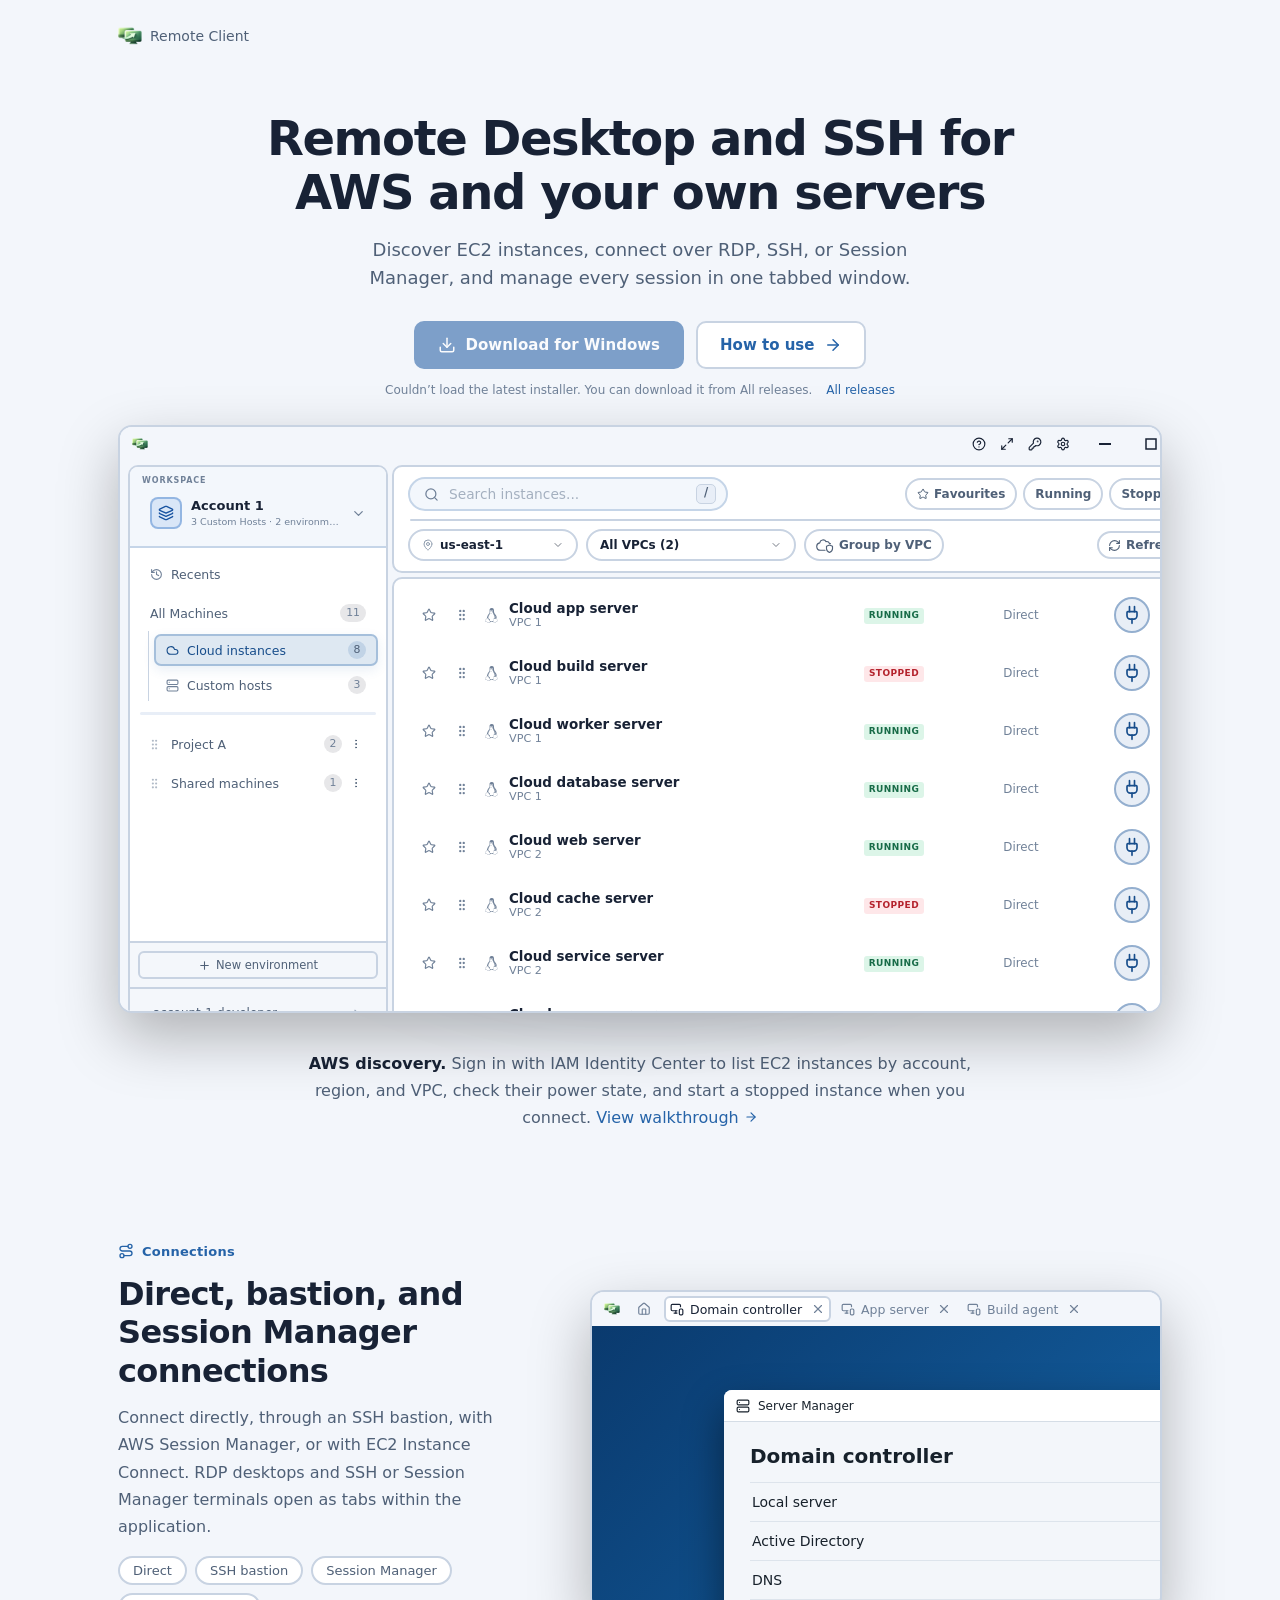
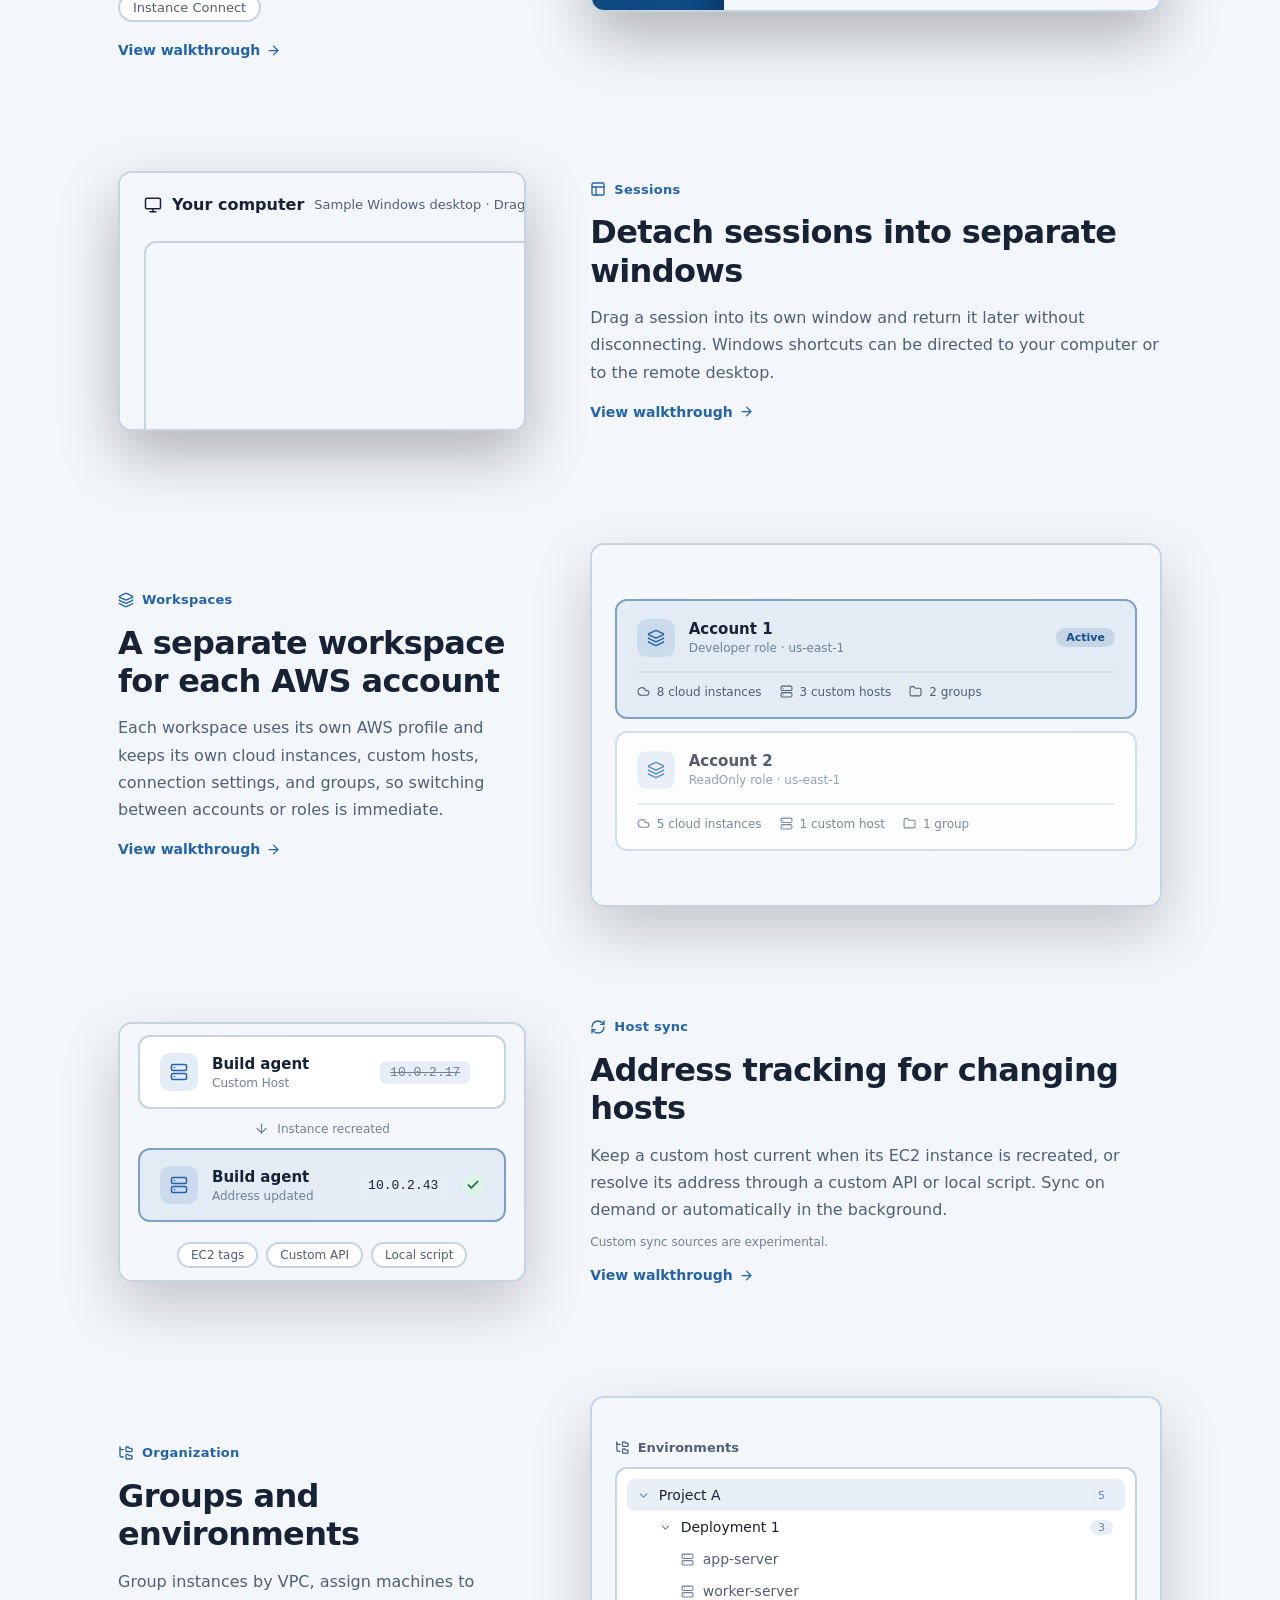
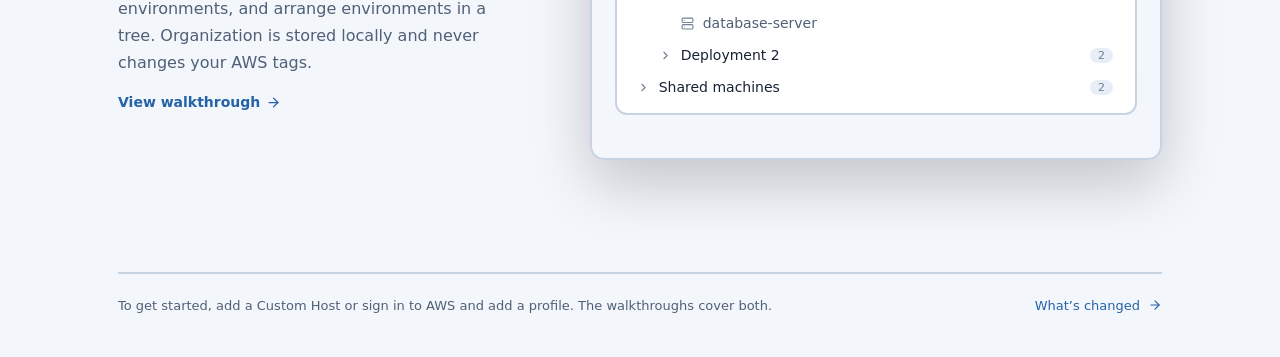
==== index.html @ 3dfb6d88 "Publish Remote Client walkthroughs" ====
<!doctype html>
<html lang="en">
  <head>
    <meta charset="UTF-8" />
    <link rel="icon" type="image/png" href="./icon.png" />
    <meta name="viewport" content="width=device-width, initial-scale=1.0" />
    <title>Remote Client</title>
    <script type="module" crossorigin src="./assets/index-BdGNM4Kr.js"></script>
    <meta name="description" content="Download Remote Client for Windows and learn how to use it with short walkthroughs.">
  </head>

  <body>
    <div id="root"></div>
  </body>
</html>
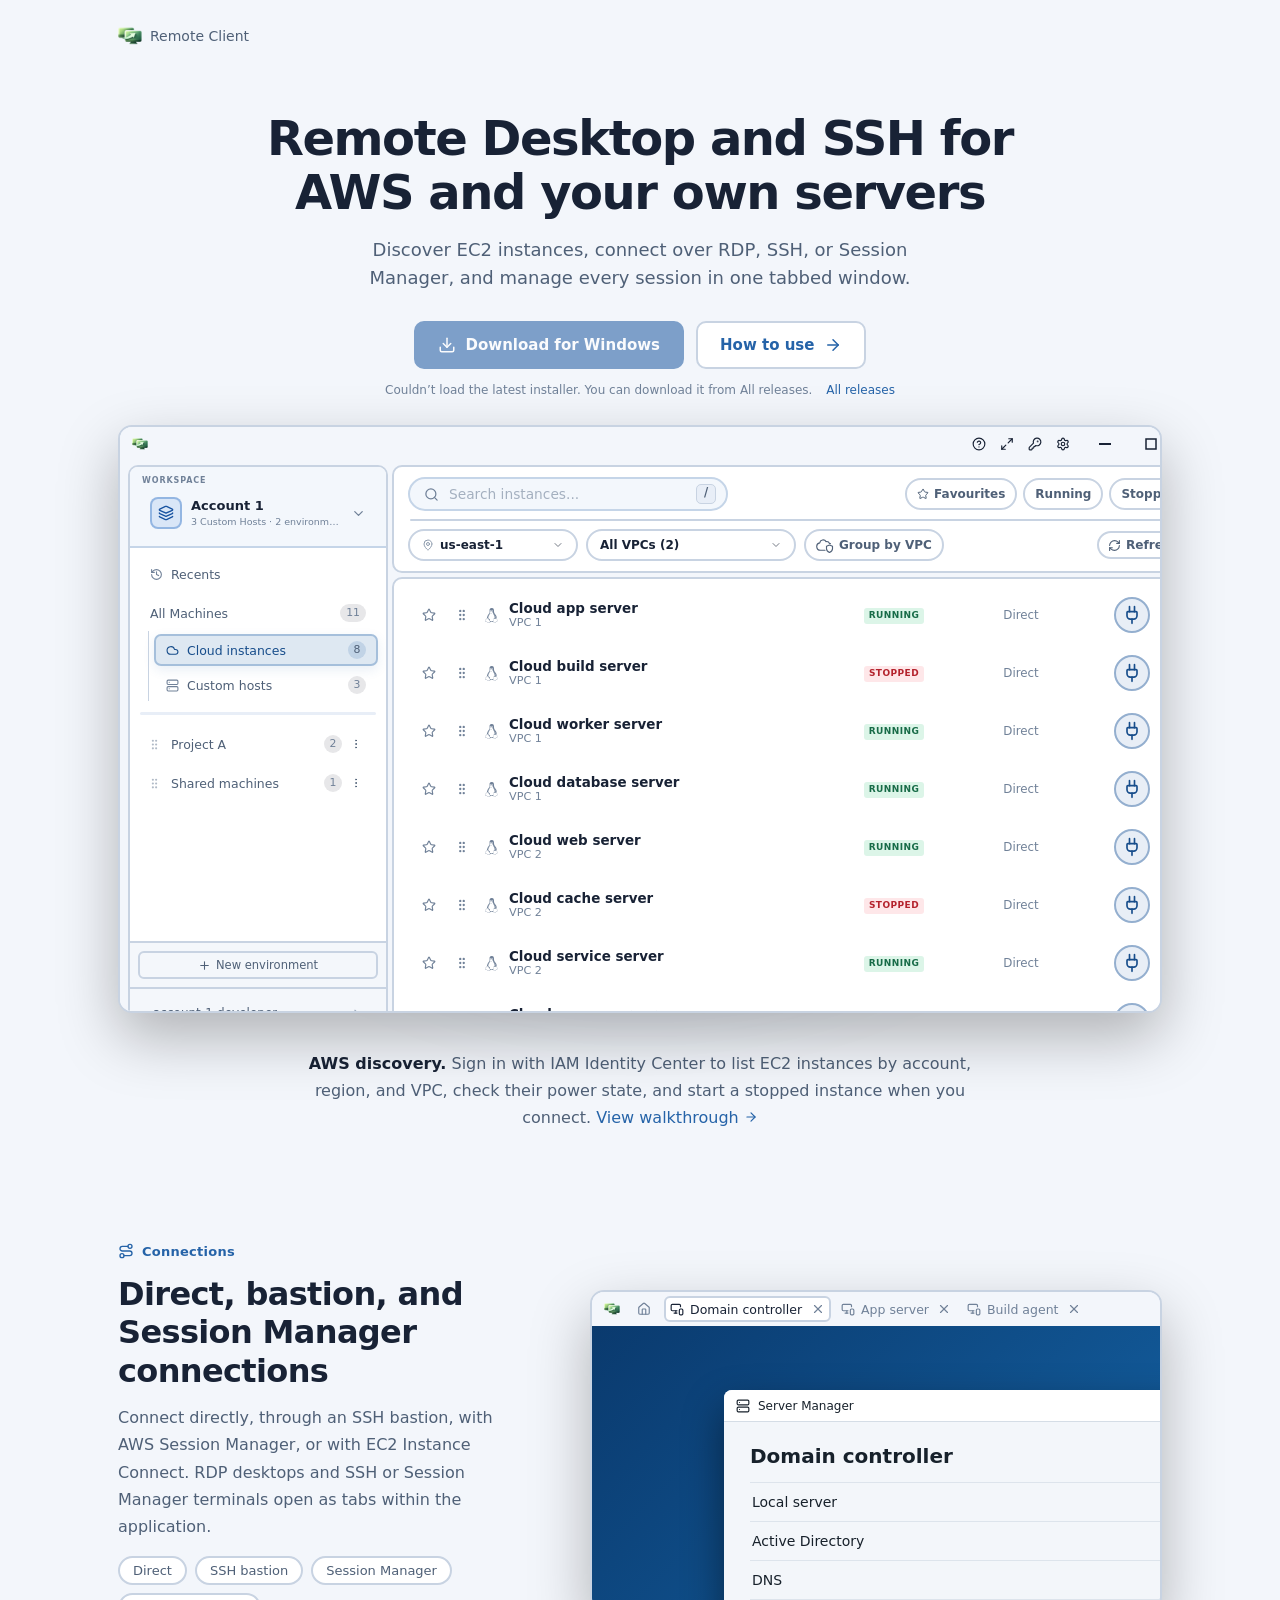
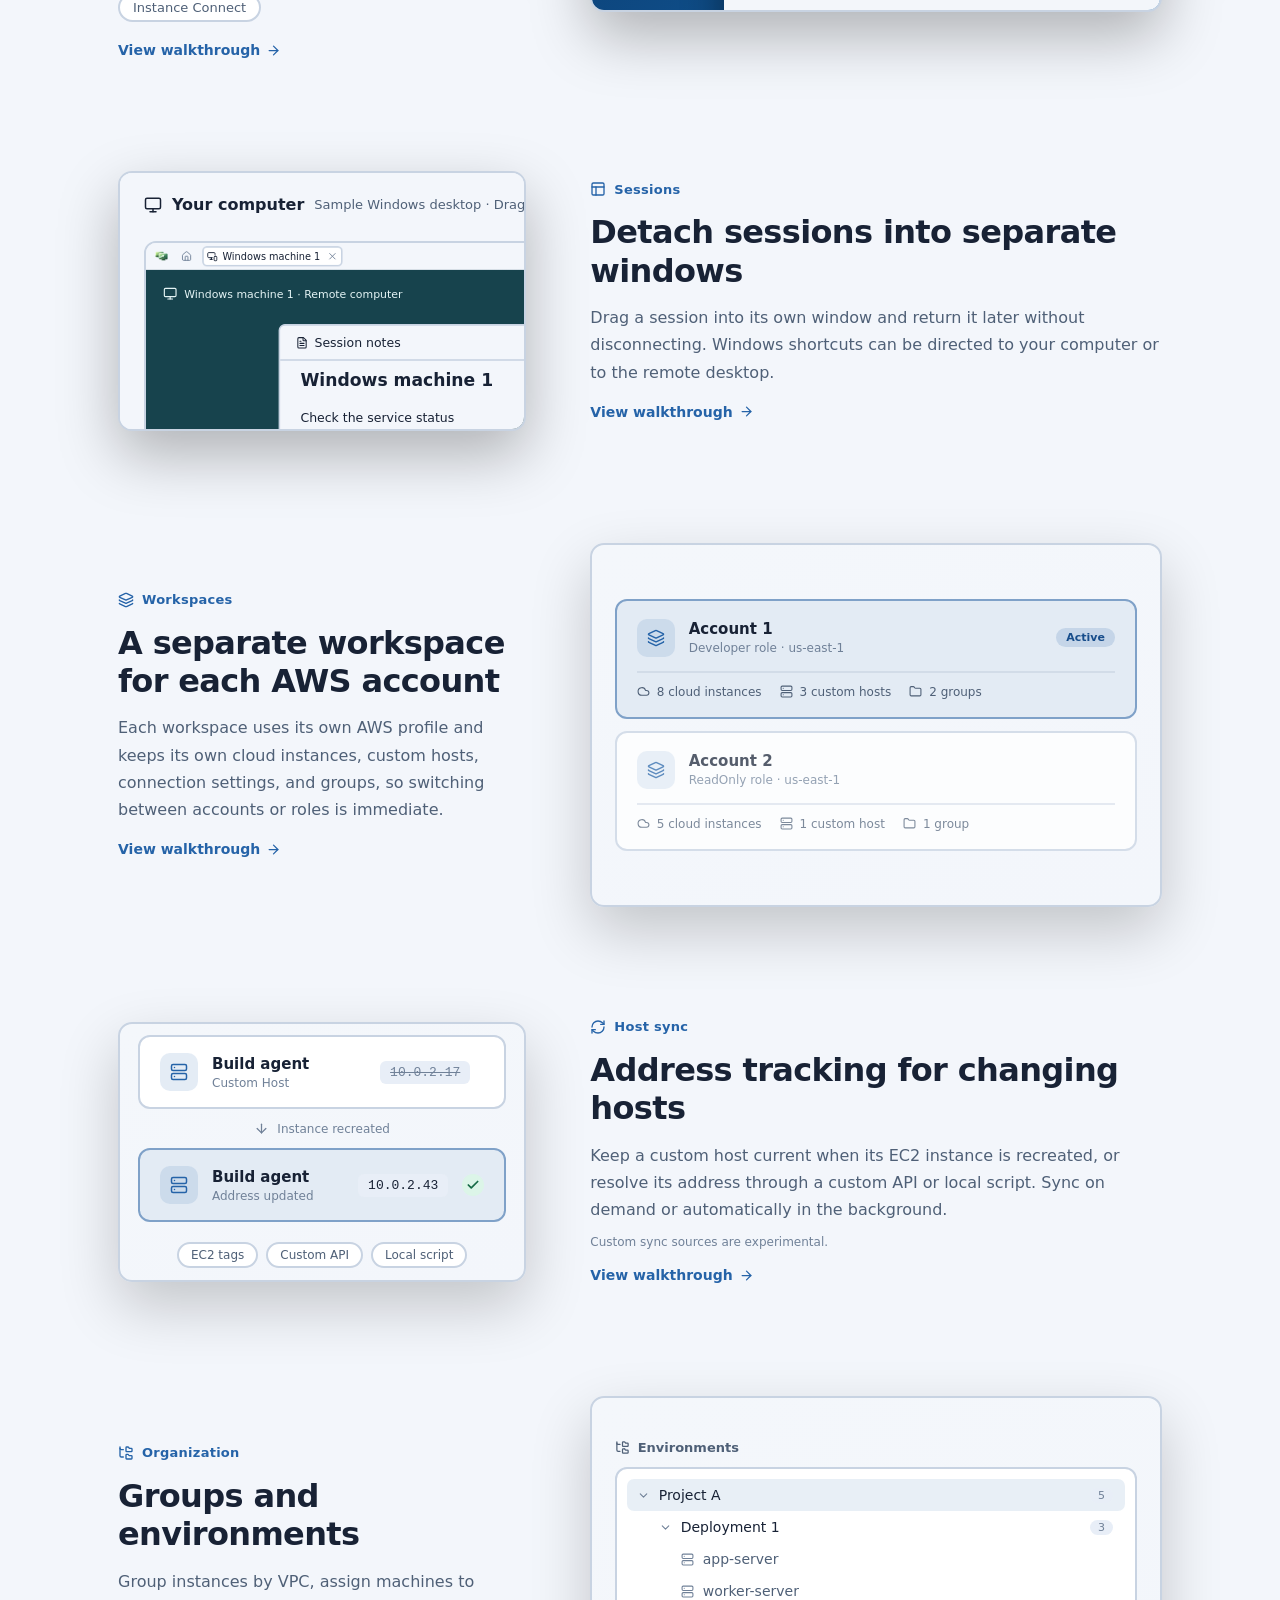
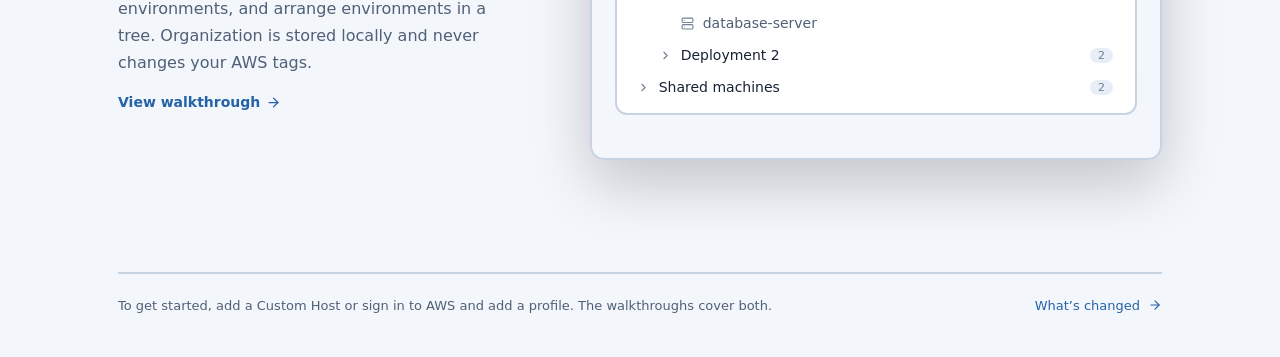
==== commit 1dcdc4e4: "Publish Remote Client walkthroughs" ====
--- a/index.html
+++ b/index.html
@@ -5,7 +5,7 @@
     <link rel="icon" type="image/png" href="./icon.png" />
     <meta name="viewport" content="width=device-width, initial-scale=1.0" />
     <title>Remote Client</title>
-    <script type="module" crossorigin src="./assets/index-BdGNM4Kr.js"></script>
+    <script type="module" crossorigin src="./assets/index-BgrzRrvr.js"></script>
     <meta name="description" content="Download Remote Client for Windows and learn how to use it with short walkthroughs.">
   </head>
 
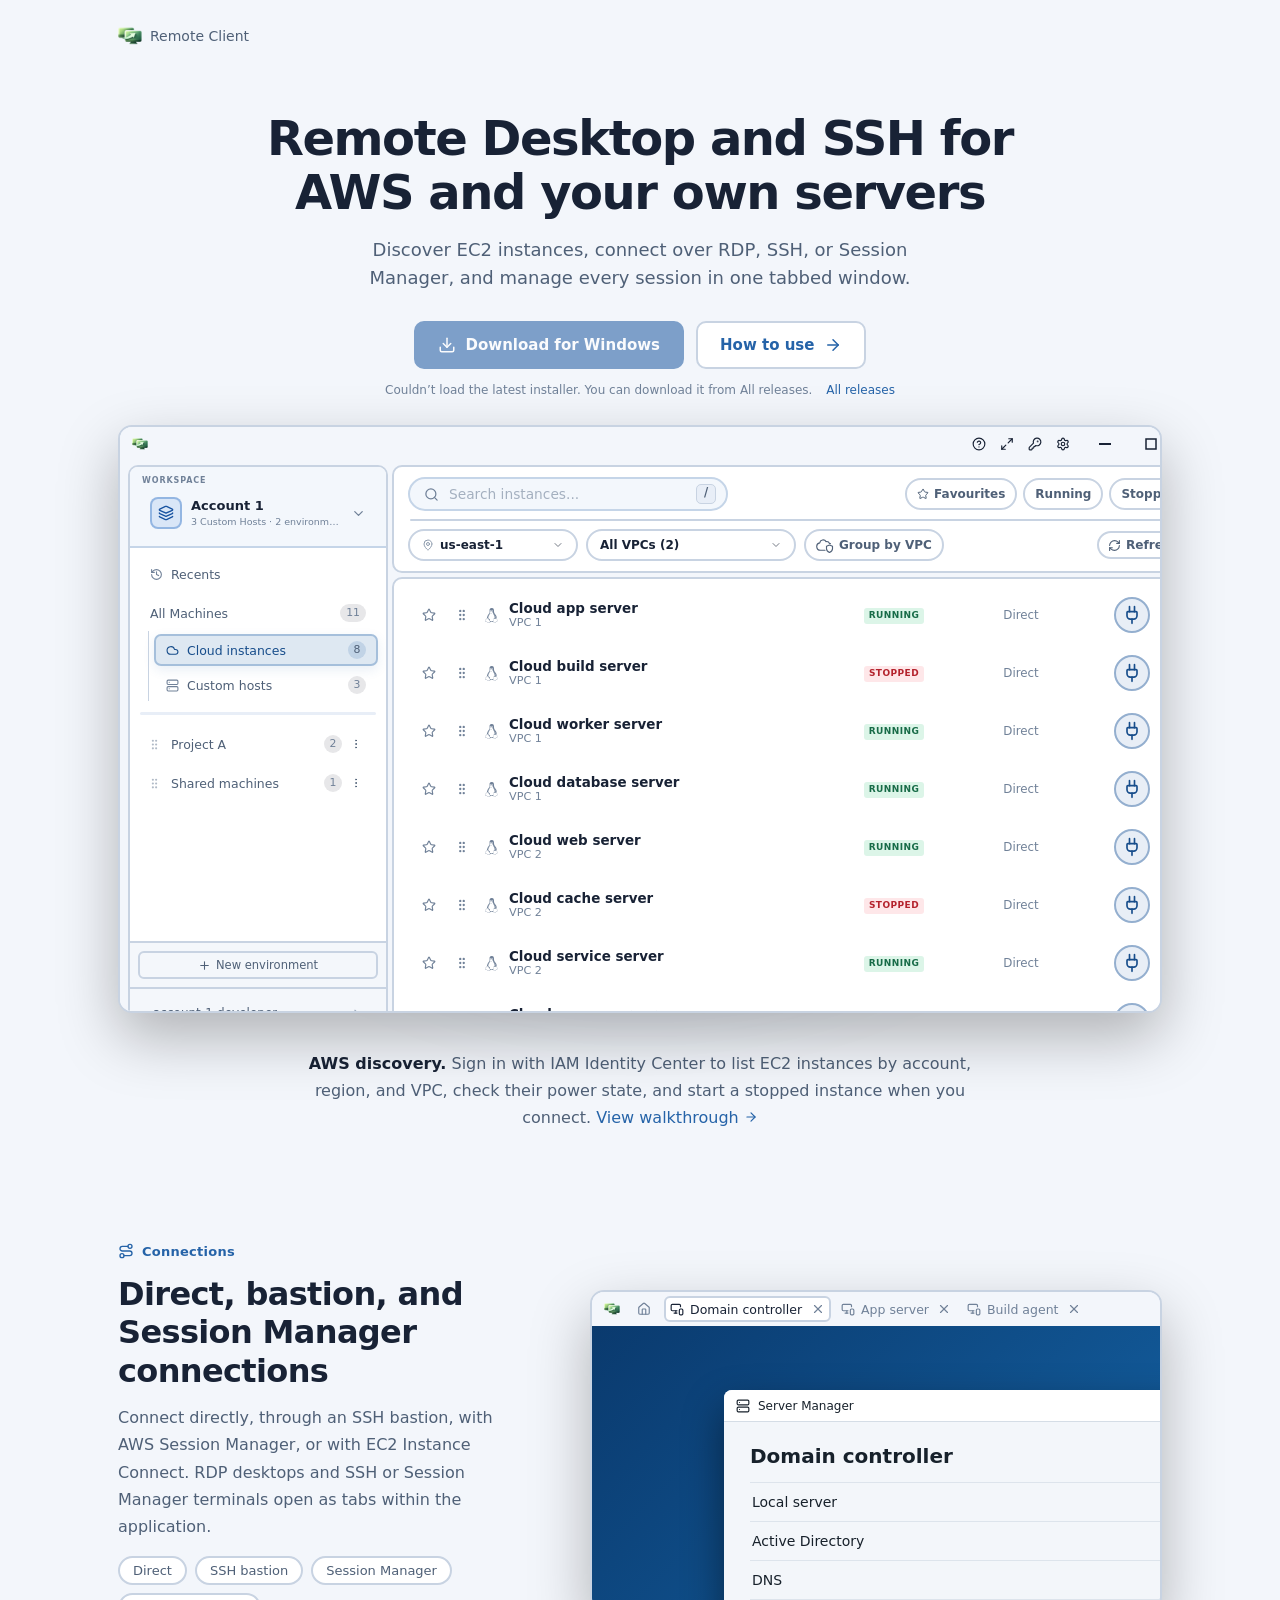
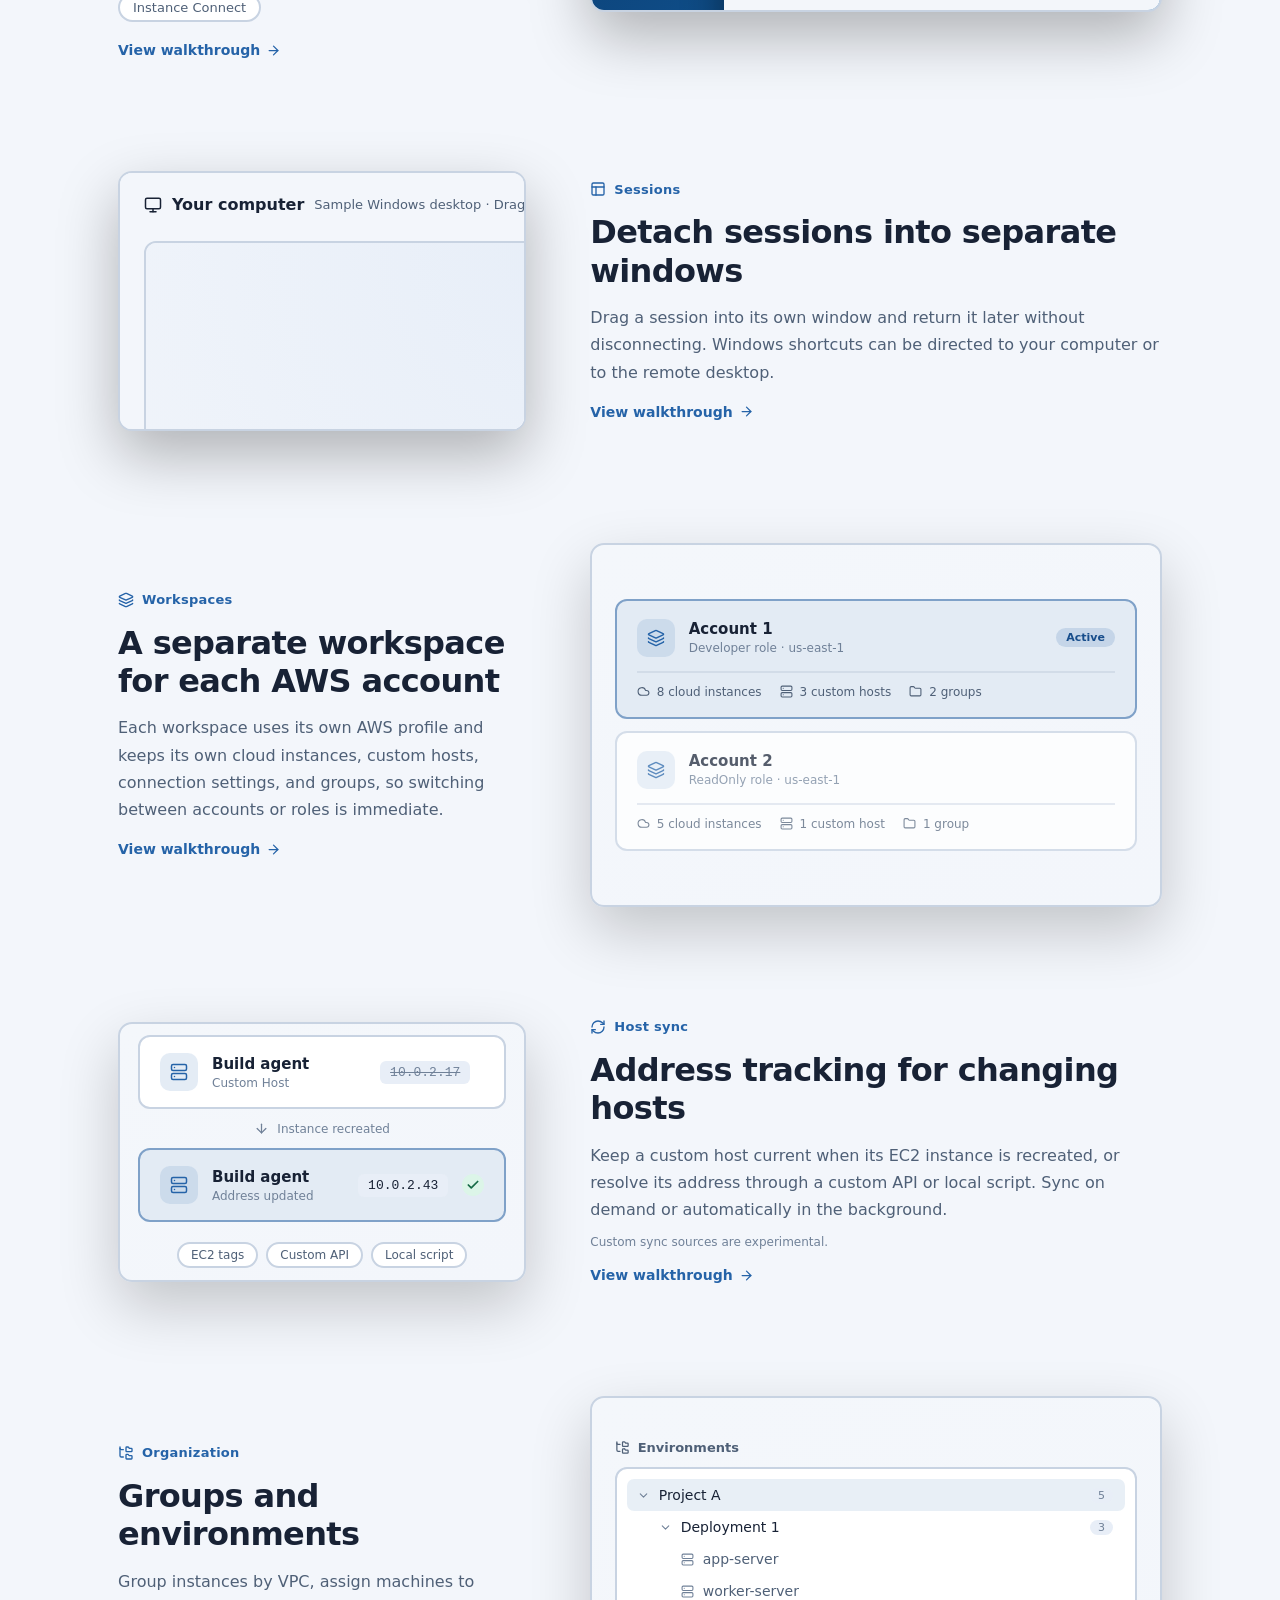
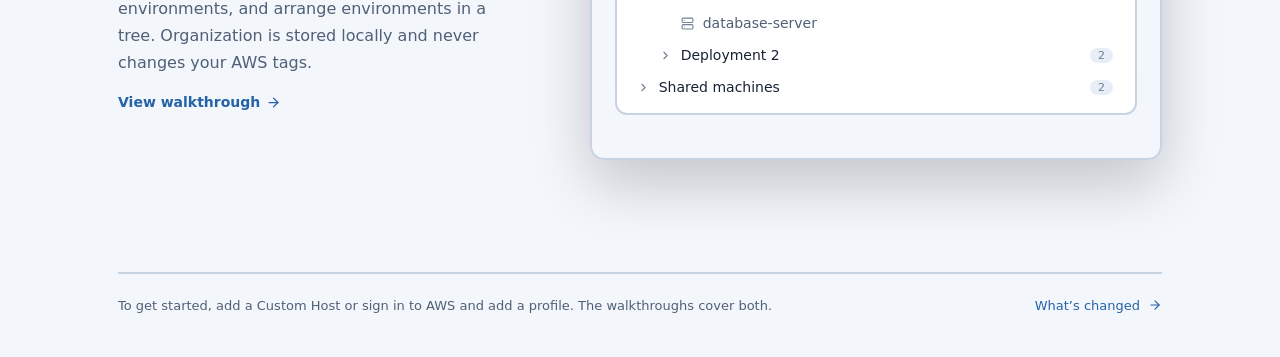
==== commit 41c7857f: "Publish Remote Client walkthroughs" ====
--- a/index.html
+++ b/index.html
@@ -5,7 +5,7 @@
     <link rel="icon" type="image/png" href="./icon.png" />
     <meta name="viewport" content="width=device-width, initial-scale=1.0" />
     <title>Remote Client</title>
-    <script type="module" crossorigin src="./assets/index-BgrzRrvr.js"></script>
+    <script type="module" crossorigin src="./assets/index-CAhkWw0e.js"></script>
     <meta name="description" content="Download Remote Client for Windows and learn how to use it with short walkthroughs.">
   </head>
 
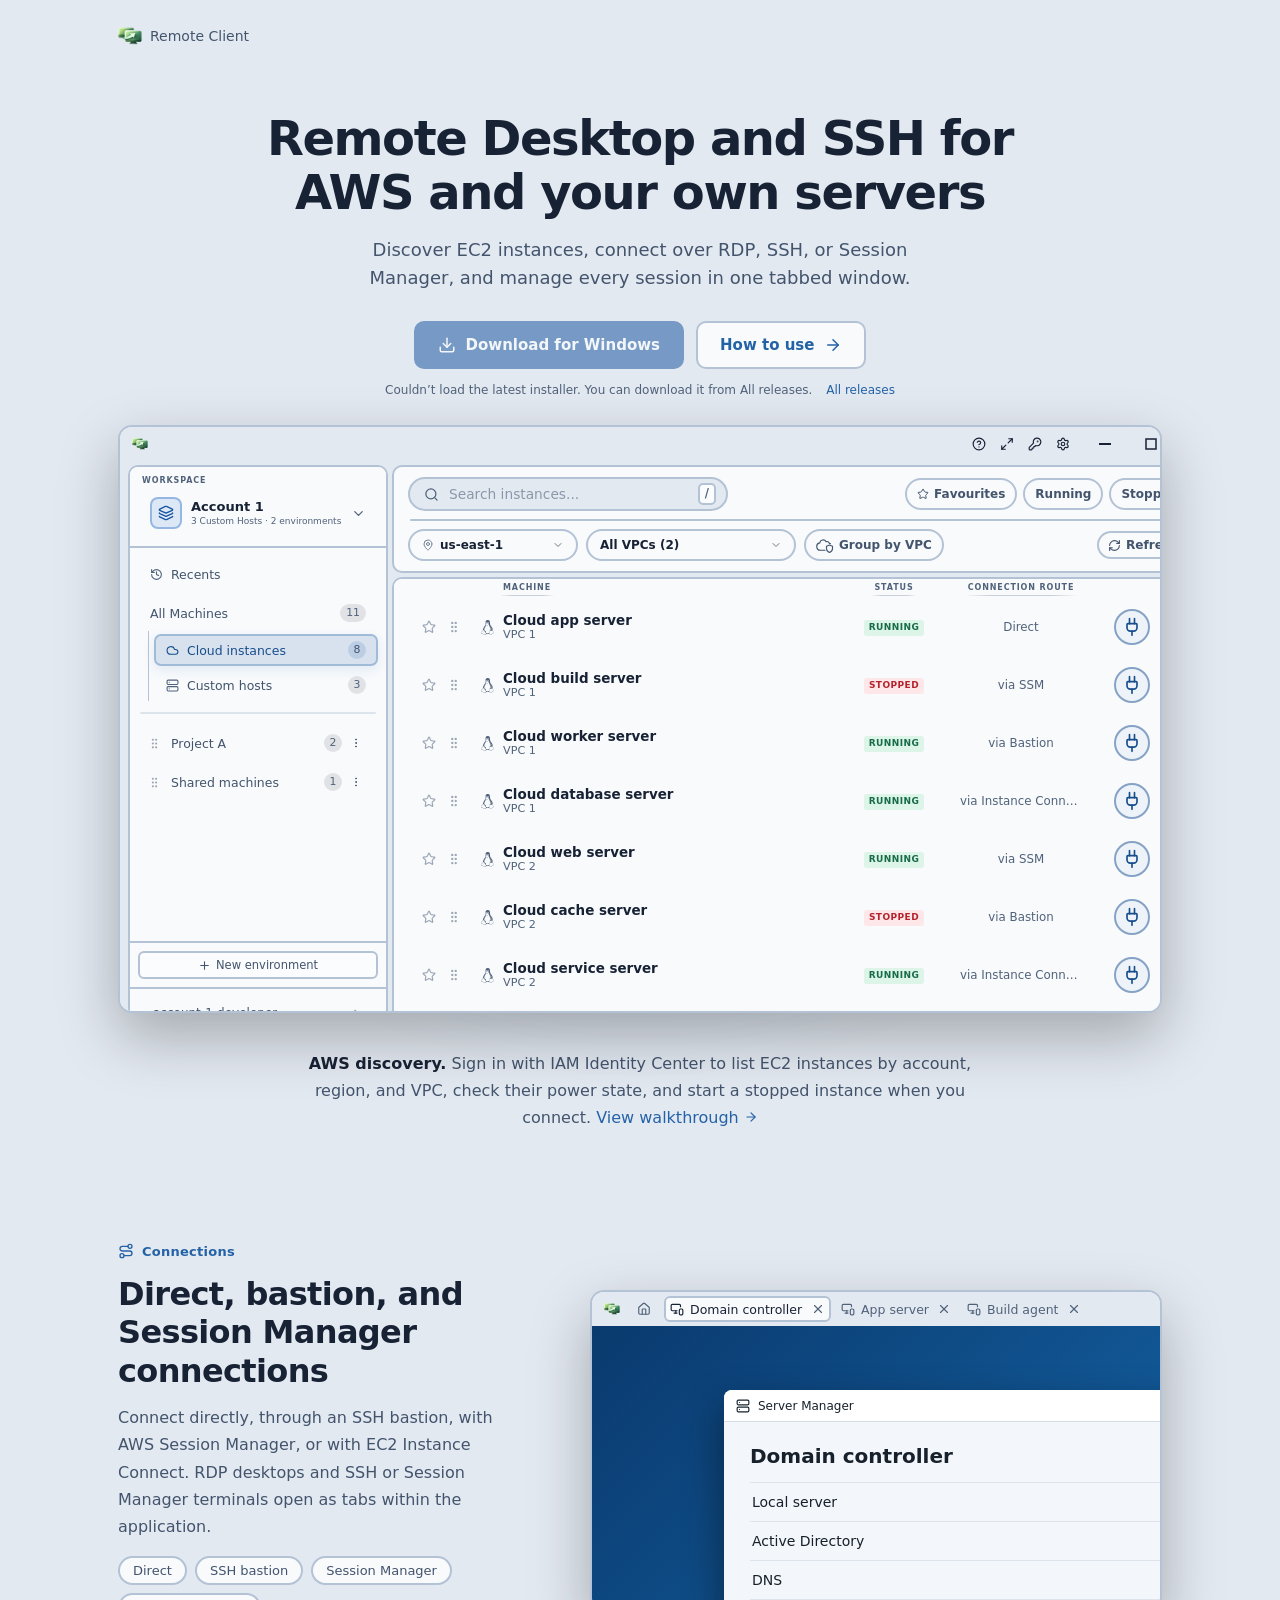
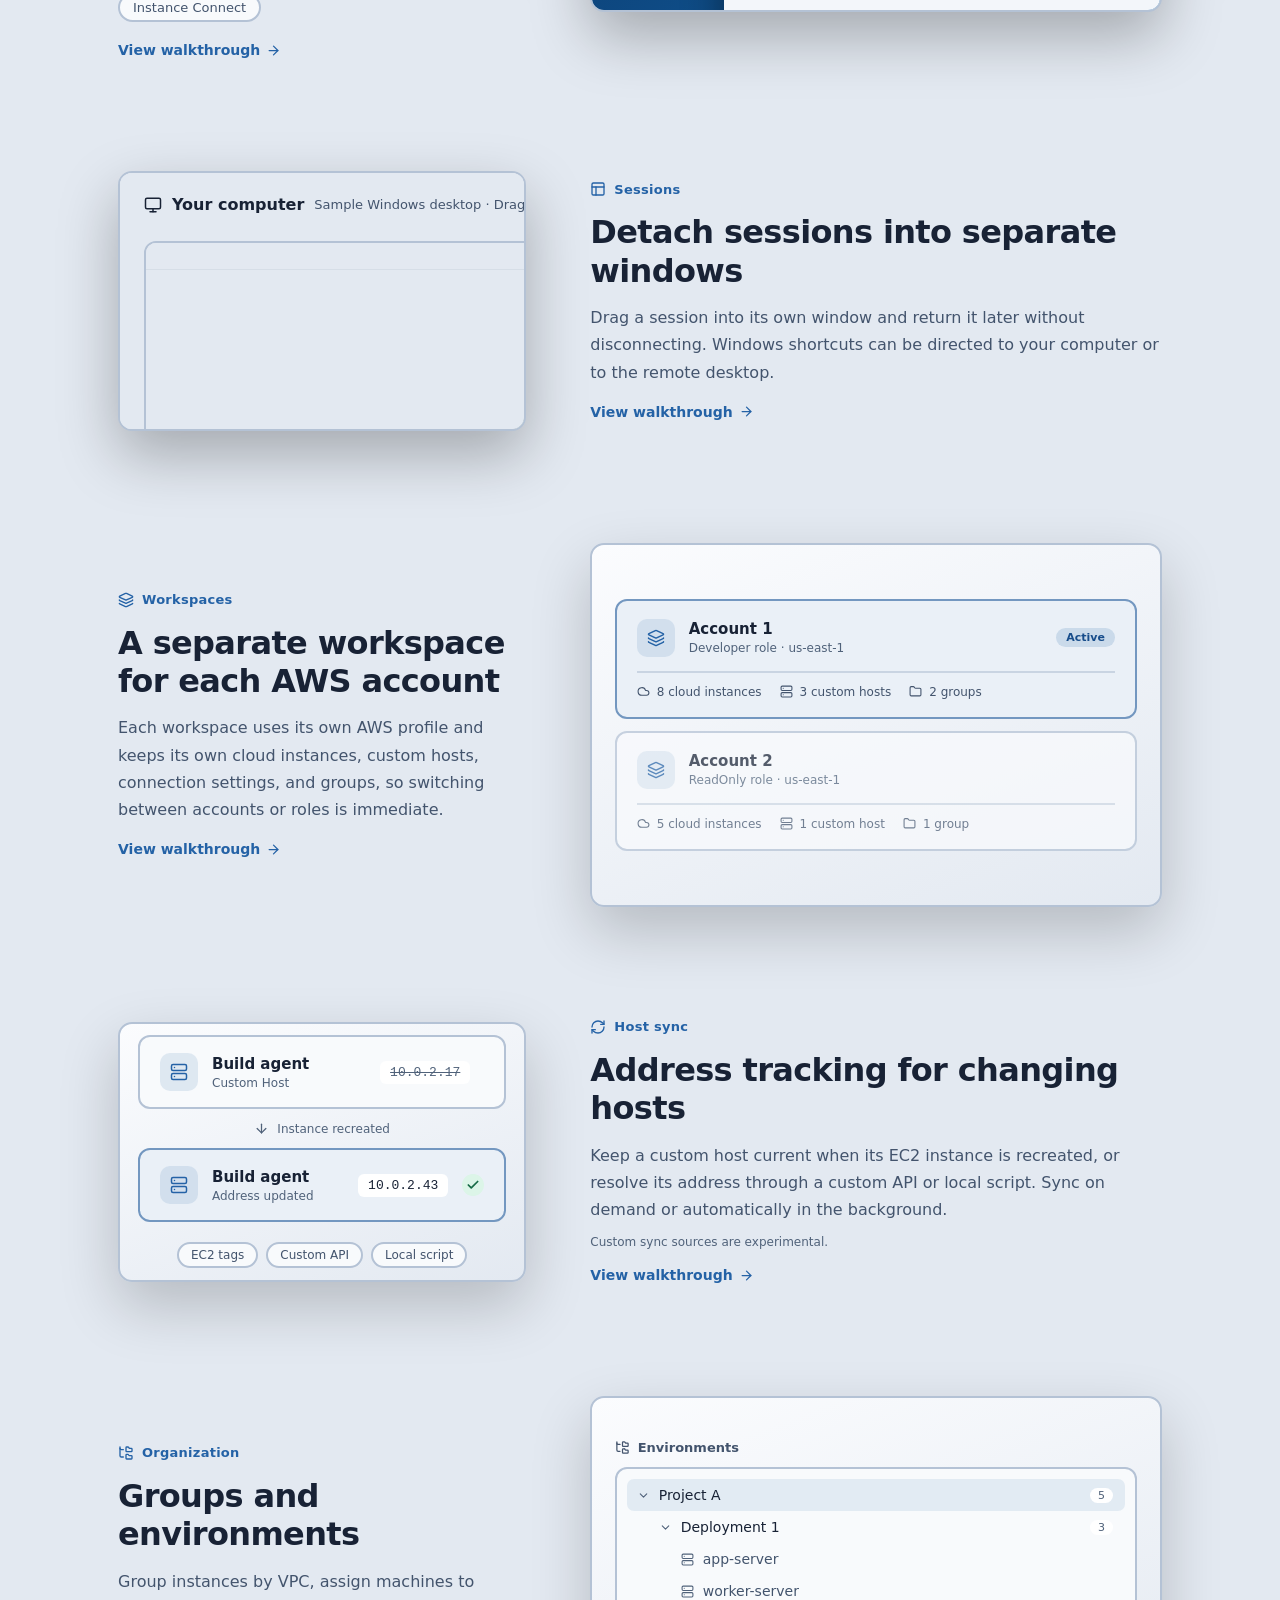
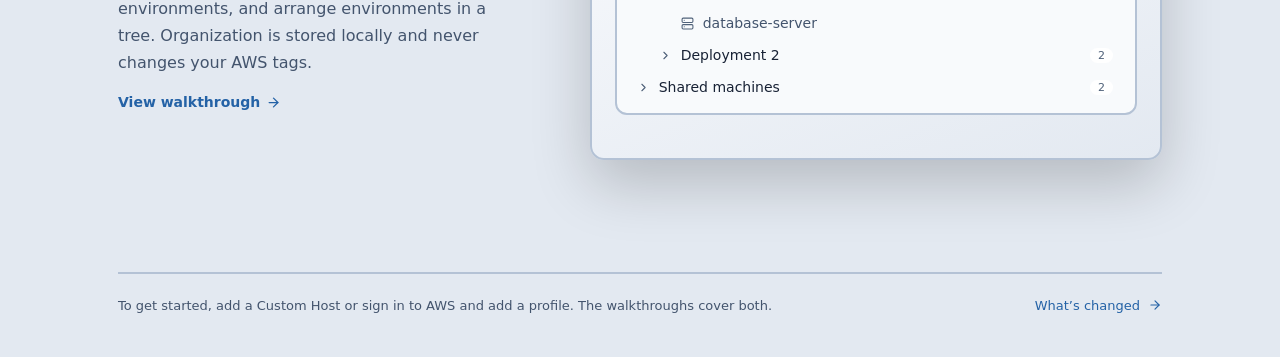
==== commit 81511052: "Publish Remote Client walkthroughs" ====
--- a/index.html
+++ b/index.html
@@ -5,7 +5,9 @@
     <link rel="icon" type="image/png" href="./icon.png" />
     <meta name="viewport" content="width=device-width, initial-scale=1.0" />
     <title>Remote Client</title>
-    <script type="module" crossorigin src="./assets/index-CAhkWw0e.js"></script>
+    <script type="module" crossorigin src="./assets/index-DN2-Iywy.js"></script>
+    <link rel="modulepreload" crossorigin href="./assets/createLucideIcon-B4jqqaQH.js">
+    <link rel="stylesheet" crossorigin href="./assets/index-DMMH1ZU2.css">
     <meta name="description" content="Download Remote Client for Windows and learn how to use it with short walkthroughs.">
   </head>
 
--- a/assets/index-DMMH1ZU2.css
+++ b/assets/index-DMMH1ZU2.css
@@ -0,0 +1 @@
+._button_1iubz_1{box-sizing:border-box;border:2px solid var(--border);min-width:0;font:inherit;white-space:nowrap;transition:background-color var(--motion-fast-duration) var(--motion-standard-easing), border-color var(--motion-fast-duration) var(--motion-standard-easing), color var(--motion-fast-duration) var(--motion-standard-easing), opacity var(--motion-fast-duration) var(--motion-standard-easing);border-radius:8px;justify-content:center;align-items:center;gap:7px;font-size:13px;font-weight:650;line-height:1;display:inline-flex}._standard_1iubz_22{min-height:36px;padding:0 14px}._compact_1iubz_27{min-height:32px;padding:0 10px;font-size:12px}._fullWidth_1iubz_33{width:100%}._secondary_1iubz_37{color:var(--text-muted);background:var(--surface)}._secondary_1iubz_37:hover:not(:disabled),._secondary_1iubz_37:focus-visible{color:var(--accent);border-color:var(--control-hover-border);background:var(--surface)}._primary_1iubz_49{color:var(--accent-strong);border-color:color-mix(in srgb, var(--accent) 45%, var(--border));background:color-mix(in srgb, var(--accent) 14%, var(--surface-2))}._primary_1iubz_49:hover:not(:disabled),._primary_1iubz_49:focus-visible{border-color:color-mix(in srgb, var(--accent) 65%, var(--border));background:color-mix(in srgb, var(--accent) 22%, var(--surface-2))}._danger_1iubz_61{color:var(--danger-text);border-color:color-mix(in srgb, var(--danger,#ef4444) 42%, var(--border));background:color-mix(in srgb, var(--danger,#ef4444) 10%, var(--surface-2))}._danger_1iubz_61:hover:not(:disabled),._danger_1iubz_61:focus-visible{color:var(--danger-text);border-color:color-mix(in srgb, var(--danger,#ef4444) 65%, var(--border));background:color-mix(in srgb, var(--danger,#ef4444) 20%, var(--surface-2))}._button_1iubz_1:focus-visible{outline:none}._button_1iubz_1:disabled{cursor:not-allowed;opacity:.55}._button_1iubz_1>svg{flex:none}@media (width<=560px){._button_1iubz_1{width:100%}}._icon_10anx_1{flex:none;display:block}html[data-app-locked=true] body>:not(#root){visibility:hidden!important;pointer-events:none!important}.app-lock-screen{background:var(--bg);color:var(--text);z-index:100000;flex-direction:column;display:flex;position:fixed;inset:0}.app-lock-titlebar{-webkit-user-select:none;user-select:none;min-height:36px;color:var(--text-muted);justify-content:space-between;align-items:center;padding-left:16px;font-size:12px;display:flex}.app-lock-screen-mac .app-lock-titlebar{padding-left:80px}.app-lock-titlebar button{color:inherit;cursor:pointer;background:0 0;border:0;place-items:center;width:46px;height:36px;display:grid}.app-lock-titlebar button:hover{background:var(--danger-bg);color:var(--danger-text)}.app-lock-card{box-sizing:border-box;text-align:center;width:min(420px,100% - 40px);margin:auto;padding:36px 28px}.app-lock-emblem{border:2px solid var(--border);background:var(--surface);width:64px;height:64px;color:var(--accent);border-radius:18px;place-items:center;margin:0 auto 24px;display:grid}.app-lock-card h1{letter-spacing:-.5px;margin:0 0 10px;font-size:24px;font-weight:600;line-height:1.3}.app-lock-card p{color:var(--text-muted);margin:0;font-size:13px;line-height:1.65}.app-lock-card>button{min-width:180px;margin-top:24px}.app-lock-card .app-lock-error{text-align:left;border:2px solid var(--border);background:var(--surface);border-radius:8px;margin-top:20px;padding:12px 14px}.app-lock-card .app-lock-footnote{color:var(--text-dim);margin-top:24px;font-size:12px}.device-security-header{justify-content:space-between;align-items:flex-start;gap:16px;padding:2px 0 22px;display:flex}.device-security-header h3{color:var(--text);margin:0 0 6px;font-size:16px;font-weight:600}.device-security-header p{color:var(--text-muted);margin:0;font-size:12px;line-height:1.6}.device-security-section{border-top:2px solid var(--border-subtle);padding:22px 0}.device-security-row{justify-content:space-between;align-items:center;gap:24px;display:flex}.device-security-setting{flex-direction:column;min-width:0;display:flex}.device-security-setting h4{color:var(--text);margin:0 0 5px;font-size:13px;font-weight:600;line-height:1.5}.device-security-setting p,.device-security-description{color:var(--text-muted);margin:0;font-size:12px;line-height:1.6}.device-security-row>[role=switch],.device-security-row>button{flex-shrink:0}.device-security-lock-options{flex-direction:column;gap:16px;margin:16px 0 0;display:flex}.device-security-option-label{color:var(--text);margin-bottom:4px;font-size:12px;font-weight:500;display:block}.device-security-footnote{color:var(--text-dim);margin:14px 0 0;font-size:11px;line-height:1.6}.device-security-error{border:2px solid var(--danger-text);color:var(--danger-text);border-radius:8px;margin:0 0 16px;padding:12px 14px;font-size:12px;line-height:1.6}.device-security-warning{margin-top:12px;line-height:1.6}@media (width<=600px){.device-security-header{flex-wrap:wrap}.device-security-lock-options .device-security-row{flex-wrap:wrap;gap:10px}}
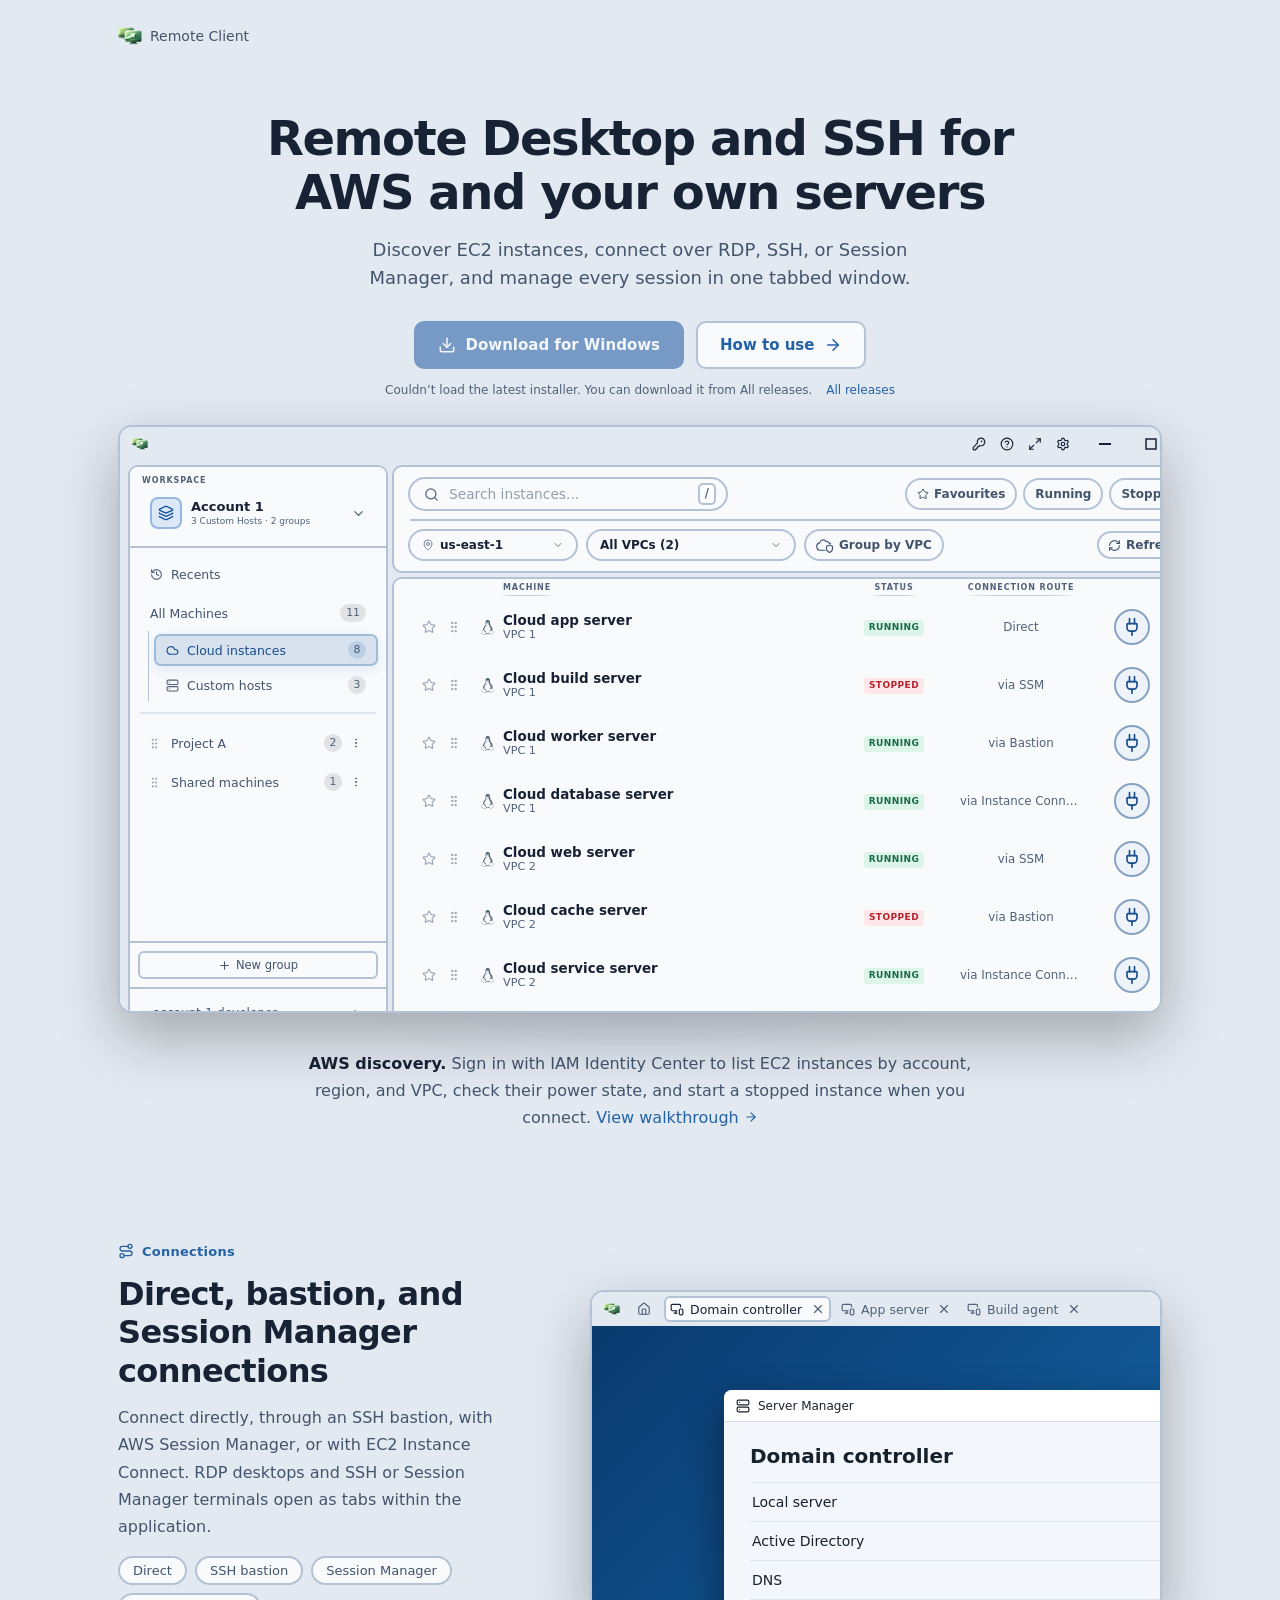
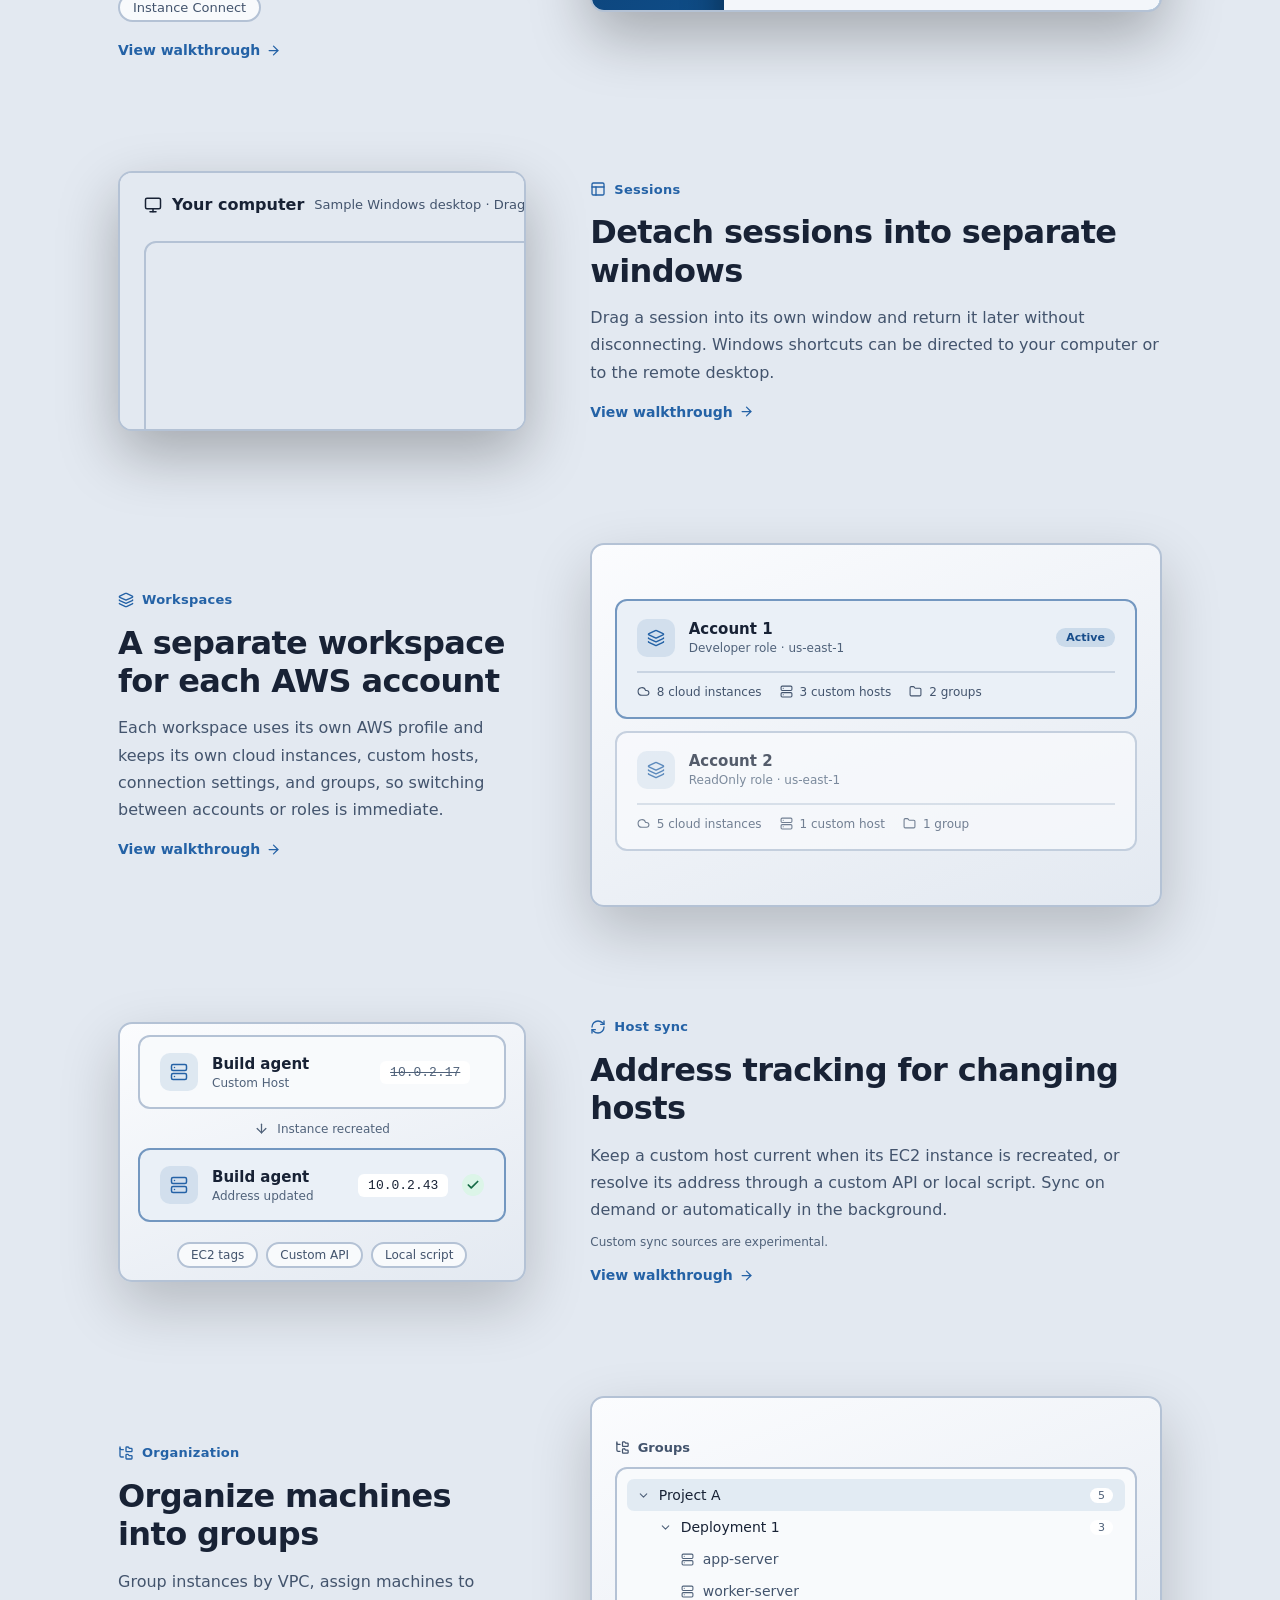
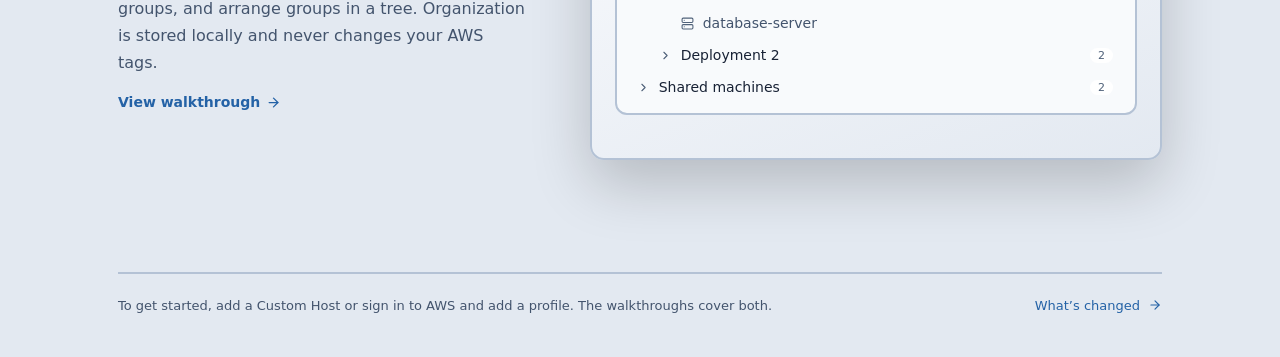
==== commit 74827fd5: "Publish Remote Client walkthroughs" ====
--- a/index.html
+++ b/index.html
@@ -5,9 +5,9 @@
     <link rel="icon" type="image/png" href="./icon.png" />
     <meta name="viewport" content="width=device-width, initial-scale=1.0" />
     <title>Remote Client</title>
-    <script type="module" crossorigin src="./assets/index-DN2-Iywy.js"></script>
+    <script type="module" crossorigin src="./assets/index-lNrcA7lT.js"></script>
     <link rel="modulepreload" crossorigin href="./assets/createLucideIcon-B4jqqaQH.js">
-    <link rel="stylesheet" crossorigin href="./assets/index-DMMH1ZU2.css">
+    <link rel="stylesheet" crossorigin href="./assets/index-BEtcllWr.css">
     <meta name="description" content="Download Remote Client for Windows and learn how to use it with short walkthroughs.">
   </head>
 
--- a/assets/index-BEtcllWr.css
+++ b/assets/index-BEtcllWr.css
@@ -0,0 +1 @@
+._button_1p7b6_1{box-sizing:border-box;border:2px solid var(--border);min-width:0;font:inherit;white-space:nowrap;transition:background-color var(--motion-fast-duration) var(--motion-standard-easing), border-color var(--motion-fast-duration) var(--motion-standard-easing), color var(--motion-fast-duration) var(--motion-standard-easing), opacity var(--motion-fast-duration) var(--motion-standard-easing);border-radius:10px;justify-content:center;align-items:center;gap:7px;font-size:13px;font-weight:650;line-height:1;display:inline-flex}._standard_1p7b6_22{min-height:36px;padding:0 14px}._compact_1p7b6_27{min-height:32px;padding:0 10px;font-size:12px}._fullWidth_1p7b6_33{width:100%}._secondary_1p7b6_37{color:var(--text-muted);background:var(--button-neutral-bg);border-color:var(--button-neutral-border)}._secondary_1p7b6_37:hover:not(:disabled),._secondary_1p7b6_37:focus-visible{color:var(--accent);border-color:var(--button-neutral-hover-border);background:var(--button-neutral-hover-bg)}._primary_1p7b6_50{color:var(--accent-strong);border-color:color-mix(in srgb, var(--accent) 45%, var(--border));background:color-mix(in srgb, var(--accent) 14%, var(--surface-2))}._primary_1p7b6_50:hover:not(:disabled),._primary_1p7b6_50:focus-visible{border-color:color-mix(in srgb, var(--accent) 65%, var(--border));background:color-mix(in srgb, var(--accent) 22%, var(--surface-2))}._danger_1p7b6_62{color:var(--danger-text);border-color:color-mix(in srgb, var(--danger,#ef4444) 42%, var(--border));background:color-mix(in srgb, var(--danger,#ef4444) 10%, var(--surface-2))}._danger_1p7b6_62:hover:not(:disabled),._danger_1p7b6_62:focus-visible{color:var(--danger-text);border-color:color-mix(in srgb, var(--danger,#ef4444) 65%, var(--border));background:color-mix(in srgb, var(--danger,#ef4444) 20%, var(--surface-2))}._button_1p7b6_1:focus-visible{outline:none}._button_1p7b6_1:disabled{cursor:not-allowed;opacity:.55}._button_1p7b6_1>svg{flex:none}@media (width<=560px){._button_1p7b6_1{width:100%}}._icon_10anx_1{flex:none;display:block}html[data-app-locked=true] body>:not(#root){visibility:hidden!important;pointer-events:none!important}.app-lock-screen{background:var(--bg);color:var(--text);z-index:100000;flex-direction:column;display:flex;position:fixed;inset:0}.app-lock-titlebar{-webkit-user-select:none;user-select:none;min-height:36px;color:var(--text-muted);justify-content:space-between;align-items:center;padding-left:16px;font-size:12px;display:flex}.app-lock-screen-mac .app-lock-titlebar{padding-left:80px}.app-lock-titlebar button{color:inherit;cursor:pointer;background:0 0;border:0;place-items:center;width:46px;height:36px;display:grid}.app-lock-titlebar button:hover{background:var(--danger-bg);color:var(--danger-text)}.app-lock-card{box-sizing:border-box;text-align:center;width:min(420px,100% - 40px);margin:auto;padding:36px 28px}.app-lock-emblem{border:2px solid var(--border);background:var(--surface);width:64px;height:64px;color:var(--accent);border-radius:18px;place-items:center;margin:0 auto 24px;display:grid}.app-lock-card h1{letter-spacing:-.5px;margin:0 0 10px;font-size:24px;font-weight:600;line-height:1.3}.app-lock-card p{color:var(--text-muted);margin:0;font-size:13px;line-height:1.65}.app-lock-card>button{min-width:180px;margin-top:24px}.app-lock-card .app-lock-error{text-align:left;border:2px solid var(--border);background:var(--surface);border-radius:8px;margin-top:20px;padding:12px 14px}.app-lock-card .app-lock-footnote{color:var(--text-dim);margin-top:24px;font-size:12px}.device-security-header{justify-content:space-between;align-items:flex-start;gap:16px;padding:2px 0 12px;display:flex}.device-security-header h3{color:var(--text);margin:0 0 6px;font-size:16px;font-weight:600}.device-security-header p{color:var(--text-muted);margin:0;font-size:12px;line-height:1.6}.device-security-section{padding:12px 0}.device-security-row{justify-content:space-between;align-items:center;gap:24px;display:flex}.device-security-setting{flex-direction:column;min-width:0;display:flex}.device-security-setting h4{color:var(--text);margin:0 0 5px;font-size:13px;font-weight:600;line-height:1.5}.device-security-setting p,.device-security-description{color:var(--text-muted);margin:0;font-size:12px;line-height:1.6}.device-security-row>[role=switch],.device-security-row>button{flex-shrink:0}.device-security-lock-options{flex-direction:column;gap:16px;margin:16px 0 0;display:flex}.device-security-option-label{color:var(--text);margin-bottom:4px;font-size:12px;font-weight:500;display:block}.device-security-footnote{color:var(--text-dim);margin:14px 0 0;font-size:11px;line-height:1.6}.device-security-error{border:2px solid var(--danger-text);color:var(--danger-text);border-radius:8px;margin:0 0 16px;padding:12px 14px;font-size:12px;line-height:1.6}.device-security-warning{margin-top:12px;line-height:1.6}@media (width<=600px){.device-security-header{flex-wrap:wrap}.device-security-lock-options .device-security-row{flex-wrap:wrap;gap:10px}}
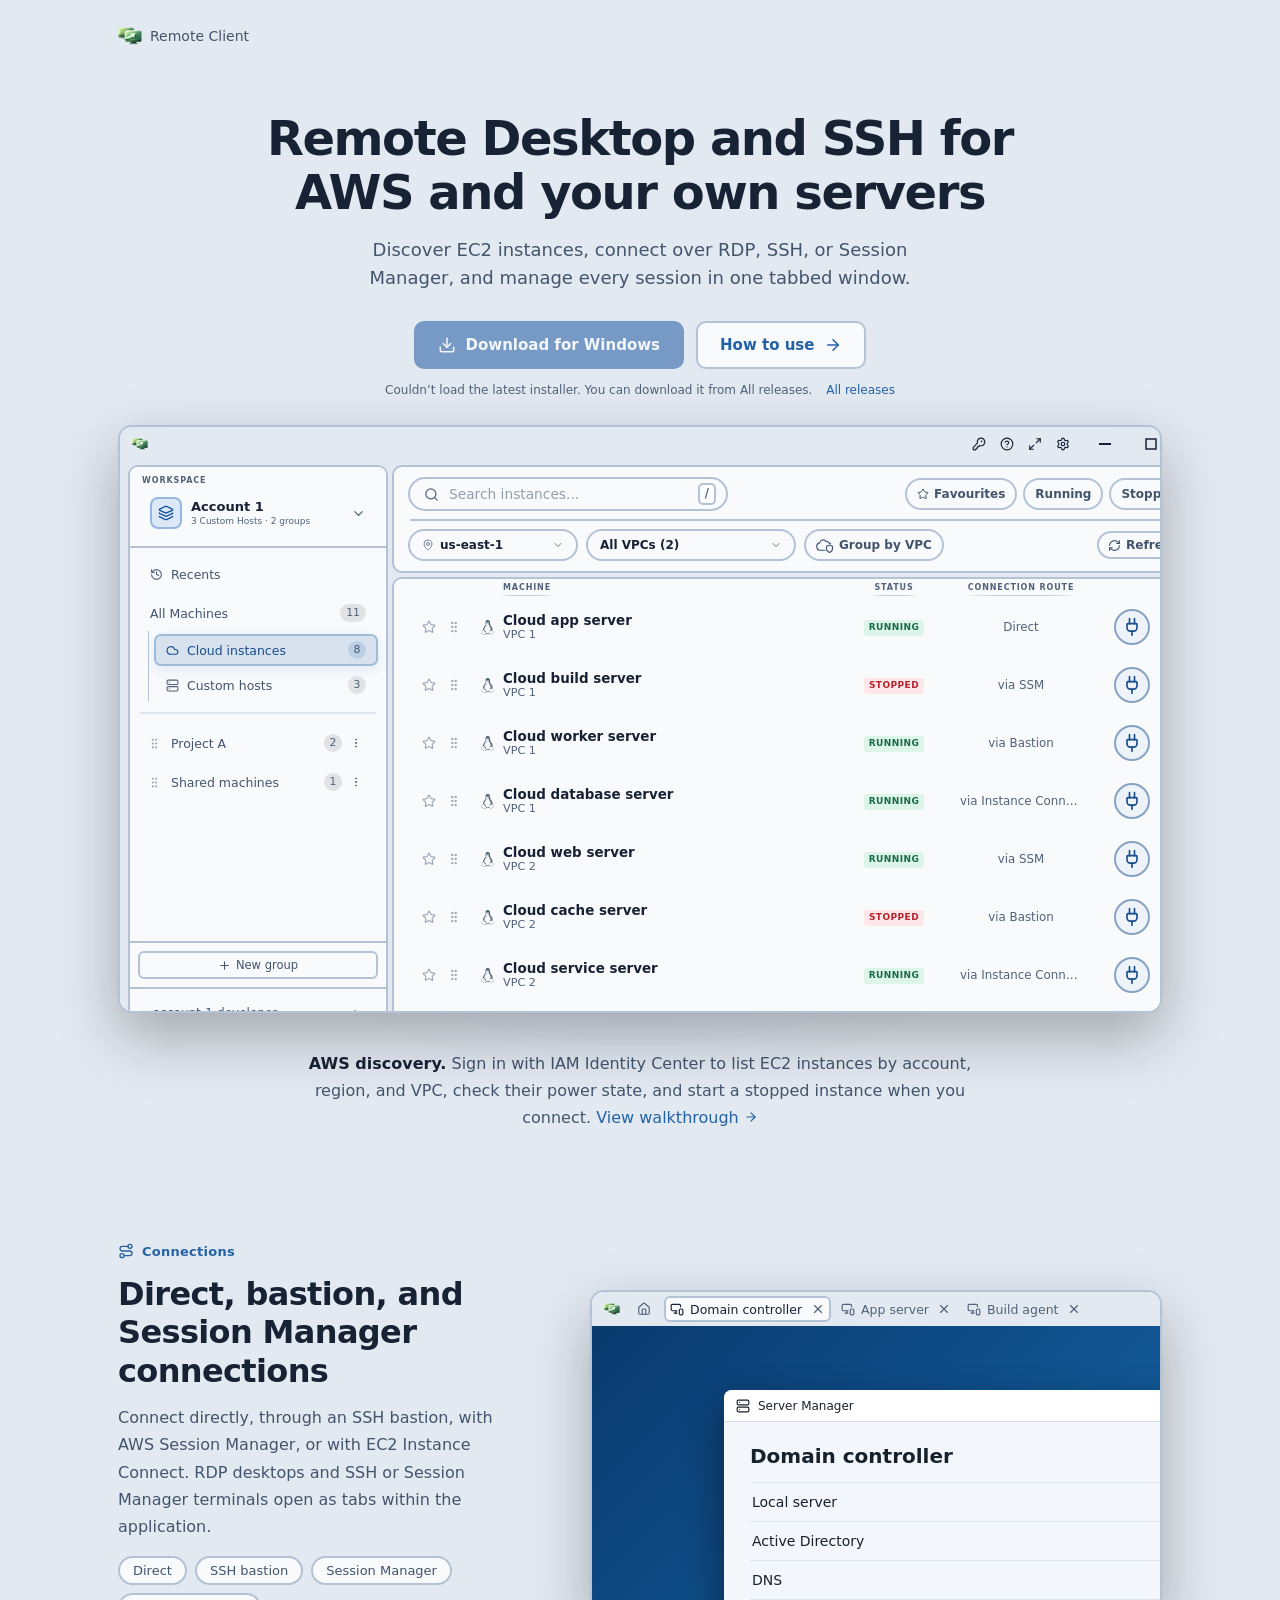
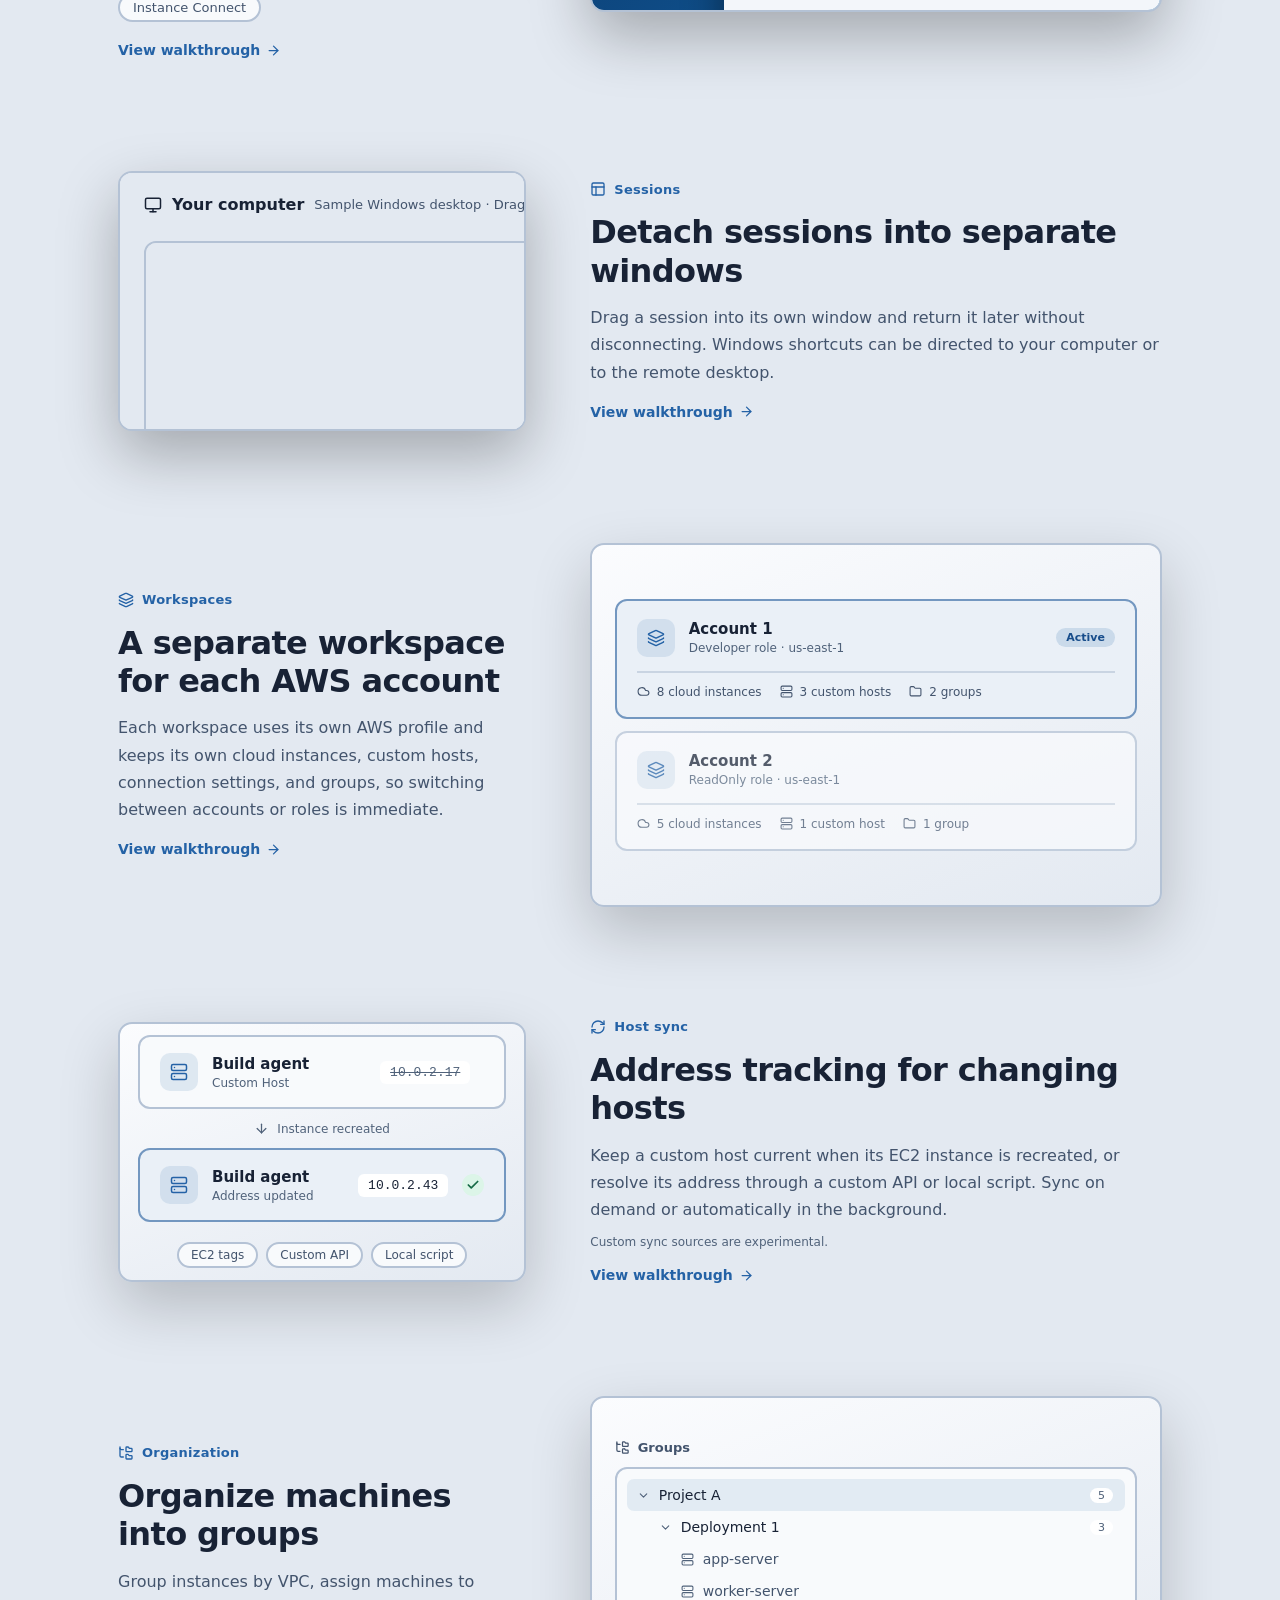
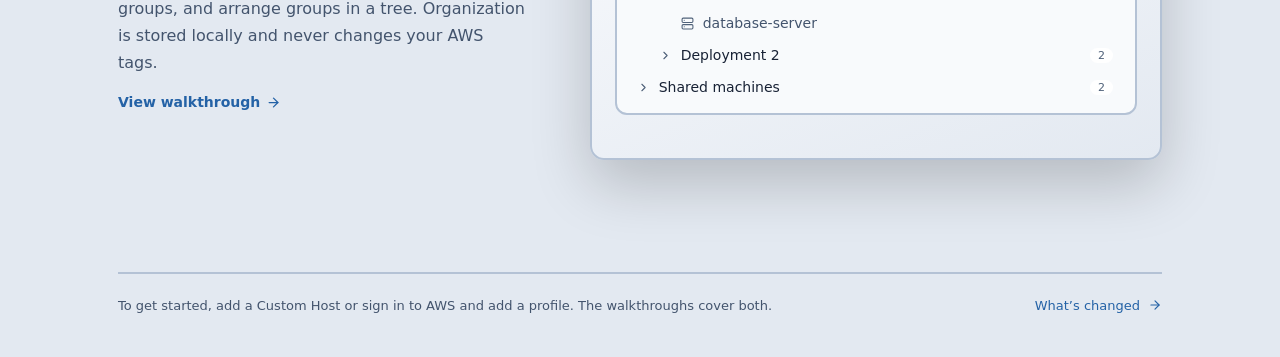
==== commit c10fee32: "Publish Remote Client walkthroughs" ====
--- a/index.html
+++ b/index.html
@@ -5,7 +5,7 @@
     <link rel="icon" type="image/png" href="./icon.png" />
     <meta name="viewport" content="width=device-width, initial-scale=1.0" />
     <title>Remote Client</title>
-    <script type="module" crossorigin src="./assets/index-lNrcA7lT.js"></script>
+    <script type="module" crossorigin src="./assets/index-BQDAbDOq.js"></script>
     <link rel="modulepreload" crossorigin href="./assets/createLucideIcon-B4jqqaQH.js">
     <link rel="stylesheet" crossorigin href="./assets/index-BEtcllWr.css">
     <meta name="description" content="Download Remote Client for Windows and learn how to use it with short walkthroughs.">
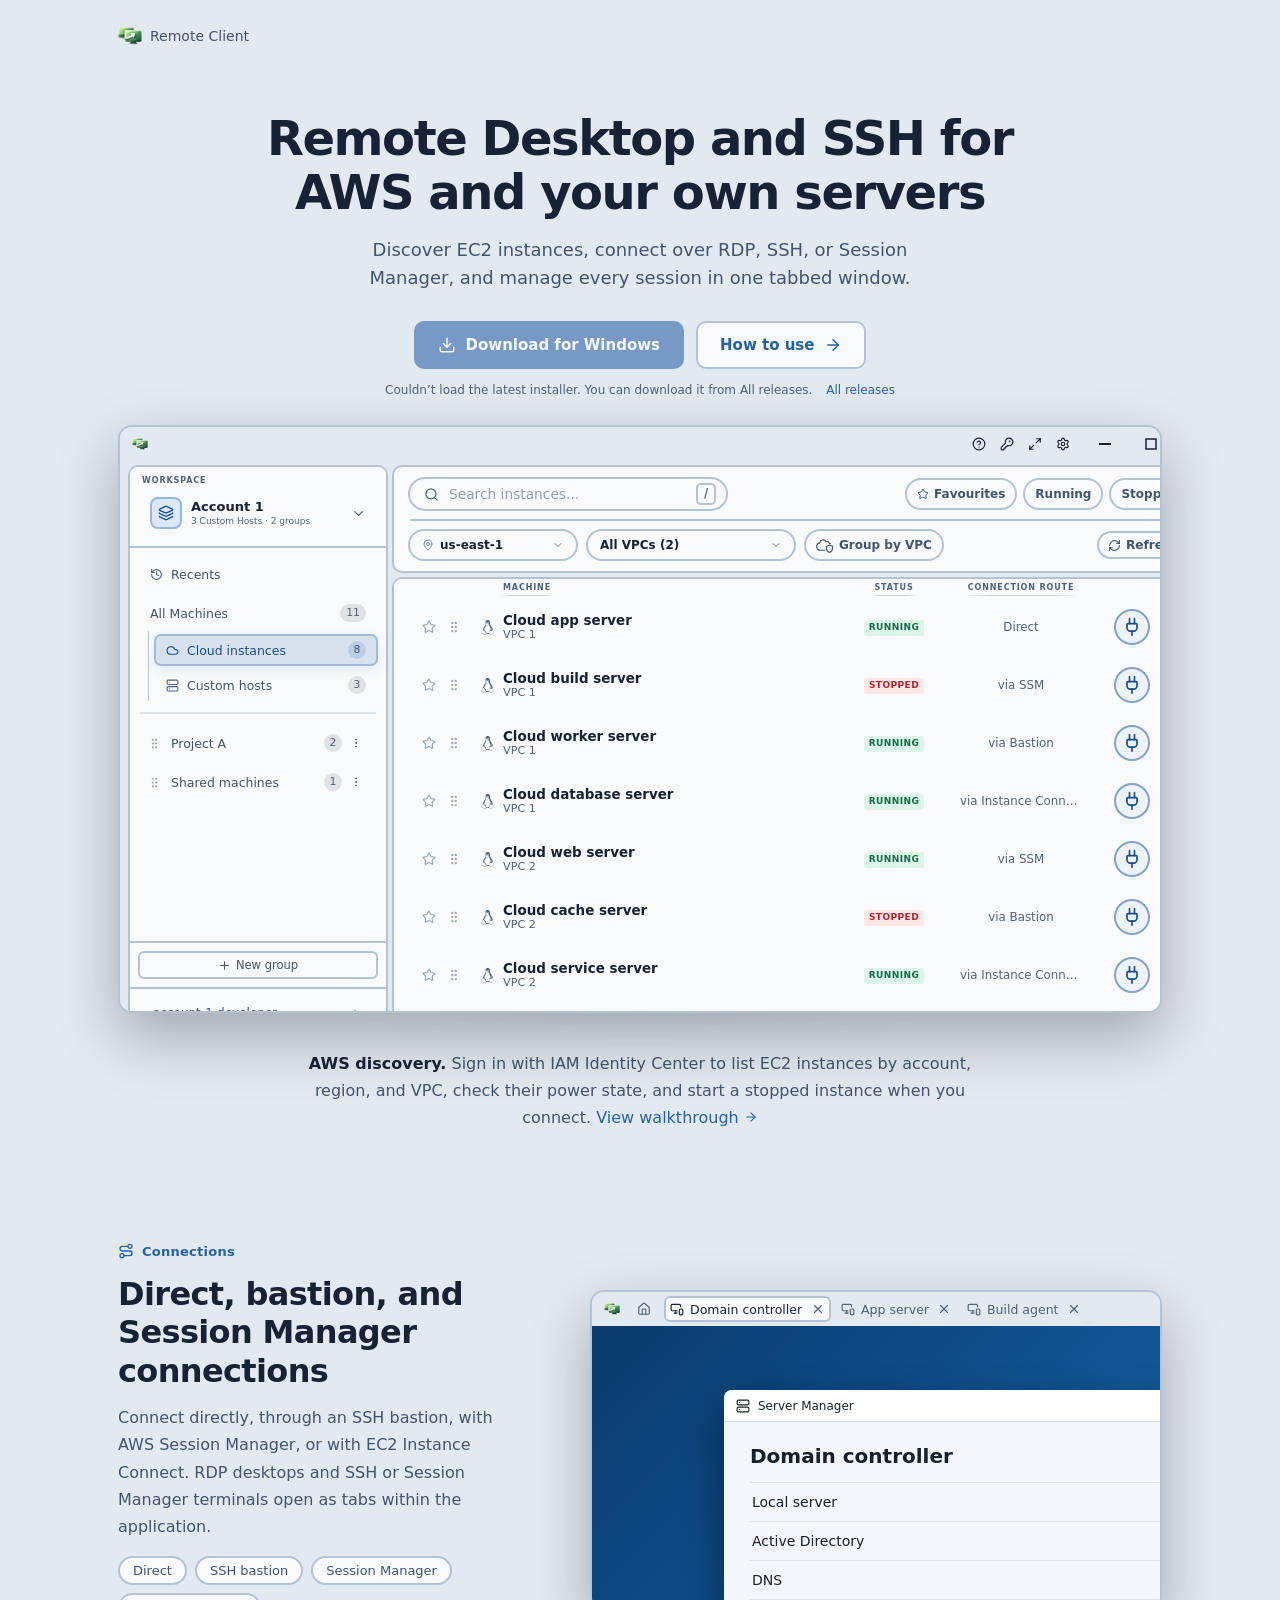
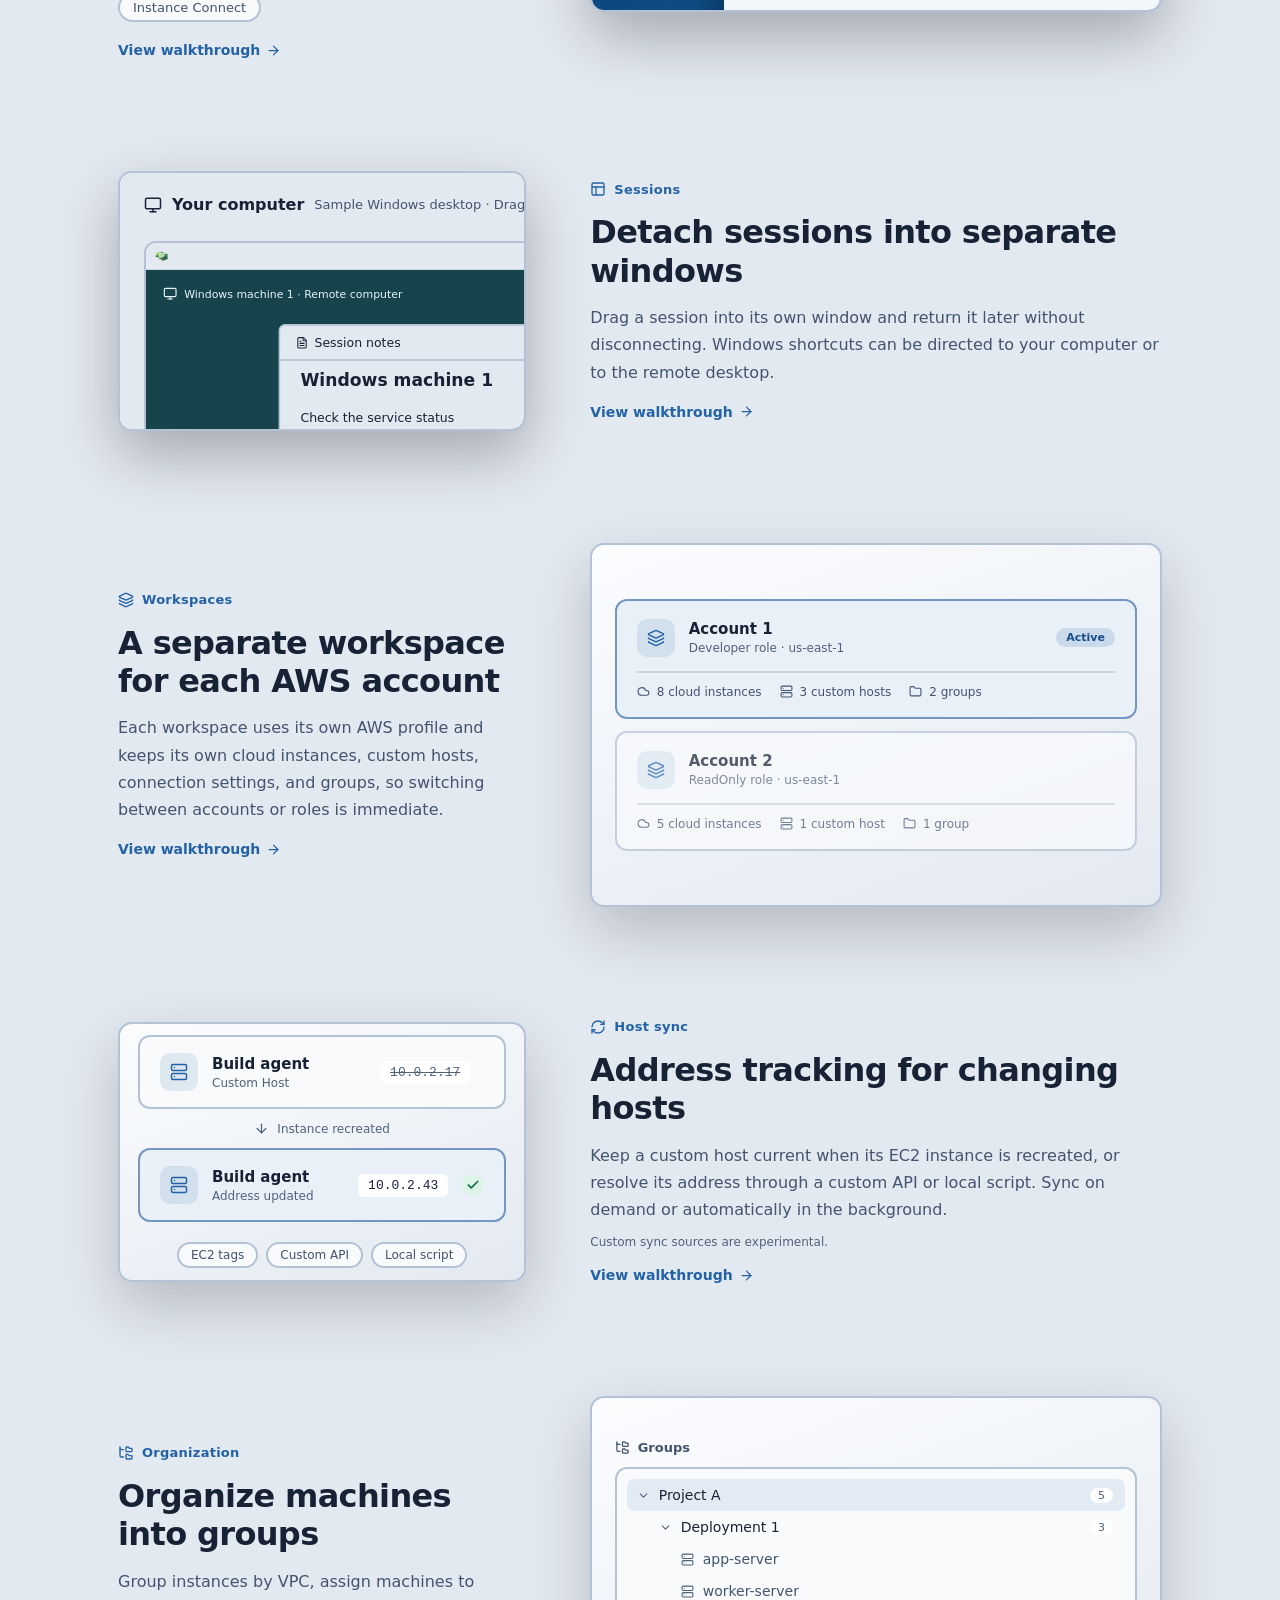
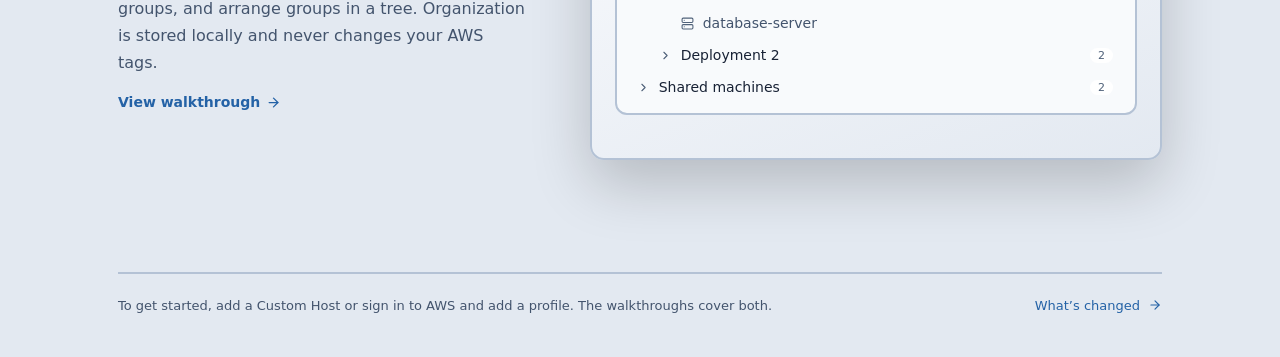
==== commit 5ac7dae9: "Publish Remote Client walkthroughs" ====
--- a/index.html
+++ b/index.html
@@ -5,9 +5,9 @@
     <link rel="icon" type="image/png" href="./icon.png" />
     <meta name="viewport" content="width=device-width, initial-scale=1.0" />
     <title>Remote Client</title>
-    <script type="module" crossorigin src="./assets/index-BQDAbDOq.js"></script>
-    <link rel="modulepreload" crossorigin href="./assets/createLucideIcon-B4jqqaQH.js">
-    <link rel="stylesheet" crossorigin href="./assets/index-BEtcllWr.css">
+    <script type="module" crossorigin src="./assets/index-DMhcbihV.js"></script>
+    <link rel="modulepreload" crossorigin href="./assets/createLucideIcon-C-bNdaTa.js">
+    <link rel="stylesheet" crossorigin href="./assets/index-Bbj3Aj9v.css">
     <meta name="description" content="Download Remote Client for Windows and learn how to use it with short walkthroughs.">
   </head>
 
--- a/assets/index-Bbj3Aj9v.css
+++ b/assets/index-Bbj3Aj9v.css
@@ -0,0 +1 @@
+._button_1p7b6_1{box-sizing:border-box;border:2px solid var(--border);min-width:0;font:inherit;white-space:nowrap;transition:background-color var(--motion-fast-duration) var(--motion-standard-easing), border-color var(--motion-fast-duration) var(--motion-standard-easing), color var(--motion-fast-duration) var(--motion-standard-easing), opacity var(--motion-fast-duration) var(--motion-standard-easing);border-radius:10px;justify-content:center;align-items:center;gap:7px;font-size:13px;font-weight:650;line-height:1;display:inline-flex}._standard_1p7b6_22{min-height:36px;padding:0 14px}._compact_1p7b6_27{min-height:32px;padding:0 10px;font-size:12px}._fullWidth_1p7b6_33{width:100%}._secondary_1p7b6_37{color:var(--text-muted);background:var(--button-neutral-bg);border-color:var(--button-neutral-border)}._secondary_1p7b6_37:hover:not(:disabled),._secondary_1p7b6_37:focus-visible{color:var(--accent);border-color:var(--button-neutral-hover-border);background:var(--button-neutral-hover-bg)}._primary_1p7b6_50{color:var(--accent-strong);border-color:color-mix(in srgb, var(--accent) 45%, var(--border));background:color-mix(in srgb, var(--accent) 14%, var(--surface-2))}._primary_1p7b6_50:hover:not(:disabled),._primary_1p7b6_50:focus-visible{border-color:color-mix(in srgb, var(--accent) 65%, var(--border));background:color-mix(in srgb, var(--accent) 22%, var(--surface-2))}._danger_1p7b6_62{color:var(--danger-text);border-color:color-mix(in srgb, var(--danger,#ef4444) 42%, var(--border));background:color-mix(in srgb, var(--danger,#ef4444) 10%, var(--surface-2))}._danger_1p7b6_62:hover:not(:disabled),._danger_1p7b6_62:focus-visible{color:var(--danger-text);border-color:color-mix(in srgb, var(--danger,#ef4444) 65%, var(--border));background:color-mix(in srgb, var(--danger,#ef4444) 20%, var(--surface-2))}._button_1p7b6_1:focus-visible{outline:none}._button_1p7b6_1:disabled{cursor:not-allowed;opacity:.55}._button_1p7b6_1>svg{flex:none}@media (width<=560px){._button_1p7b6_1{width:100%}}._icon_10anx_1{flex:none;display:block}html[data-app-locked=true] body>:not(#root){visibility:hidden!important;pointer-events:none!important}.app-lock-screen{background:var(--bg);color:var(--text);z-index:100000;flex-direction:column;display:flex;position:fixed;inset:0}.app-lock-titlebar{-webkit-user-select:none;user-select:none;min-height:36px;color:var(--text-muted);justify-content:space-between;align-items:center;padding-left:16px;font-size:12px;display:flex}.app-lock-screen-mac .app-lock-titlebar{padding-left:80px}.app-lock-titlebar button{color:inherit;cursor:pointer;background:0 0;border:0;place-items:center;width:46px;height:36px;display:grid}.app-lock-titlebar button:hover{background:var(--danger-bg);color:var(--danger-text)}.app-lock-card{box-sizing:border-box;text-align:center;width:min(420px,100% - 40px);margin:auto;padding:36px 28px}.app-lock-emblem{border:2px solid var(--border);background:var(--surface);width:64px;height:64px;color:var(--accent);border-radius:18px;place-items:center;margin:0 auto 24px;display:grid}.app-lock-card h1{letter-spacing:-.5px;margin:0 0 10px;font-size:24px;font-weight:600;line-height:1.3}.app-lock-card p{color:var(--text-muted);margin:0;font-size:13px;line-height:1.65}.app-lock-card>button{min-width:180px;margin-top:24px}.app-lock-actions{flex-wrap:wrap;justify-content:center;gap:10px;margin-top:24px;display:flex}.app-lock-card .app-lock-error{text-align:left;border:2px solid var(--border);background:var(--surface);border-radius:8px;margin-top:20px;padding:12px 14px}.app-lock-card .app-lock-footnote{color:var(--text-dim);margin-top:24px;font-size:12px}.device-security-header{justify-content:space-between;align-items:flex-start;gap:16px;padding:2px 0 12px;display:flex}.device-security-header h3{color:var(--text);margin:0 0 6px;font-size:16px;font-weight:600}.device-security-header p{color:var(--text-muted);margin:0;font-size:12px;line-height:1.6}.device-security-section{padding:12px 0}.device-security-row{justify-content:space-between;align-items:center;gap:24px;display:flex}.device-security-setting{flex-direction:column;min-width:0;display:flex}.device-security-setting h4{color:var(--text);margin:0 0 5px;font-size:13px;font-weight:600;line-height:1.5}.device-security-setting p,.device-security-description{color:var(--text-muted);margin:0;font-size:12px;line-height:1.6}.device-security-row>[role=switch],.device-security-row>button{flex-shrink:0}.device-security-lock-options{flex-direction:column;gap:16px;margin:16px 0 0;display:flex}.device-security-option-label{color:var(--text);margin-bottom:4px;font-size:12px;font-weight:500;display:block}.device-security-footnote{color:var(--text-dim);margin:14px 0 0;font-size:11px;line-height:1.6}.device-security-error{border:2px solid var(--danger-text);color:var(--danger-text);border-radius:8px;margin:0 0 16px;padding:12px 14px;font-size:12px;line-height:1.6}.device-security-warning{margin-top:12px;line-height:1.6}@media (width<=600px){.device-security-header{flex-wrap:wrap}.device-security-lock-options .device-security-row{flex-wrap:wrap;gap:10px}}
